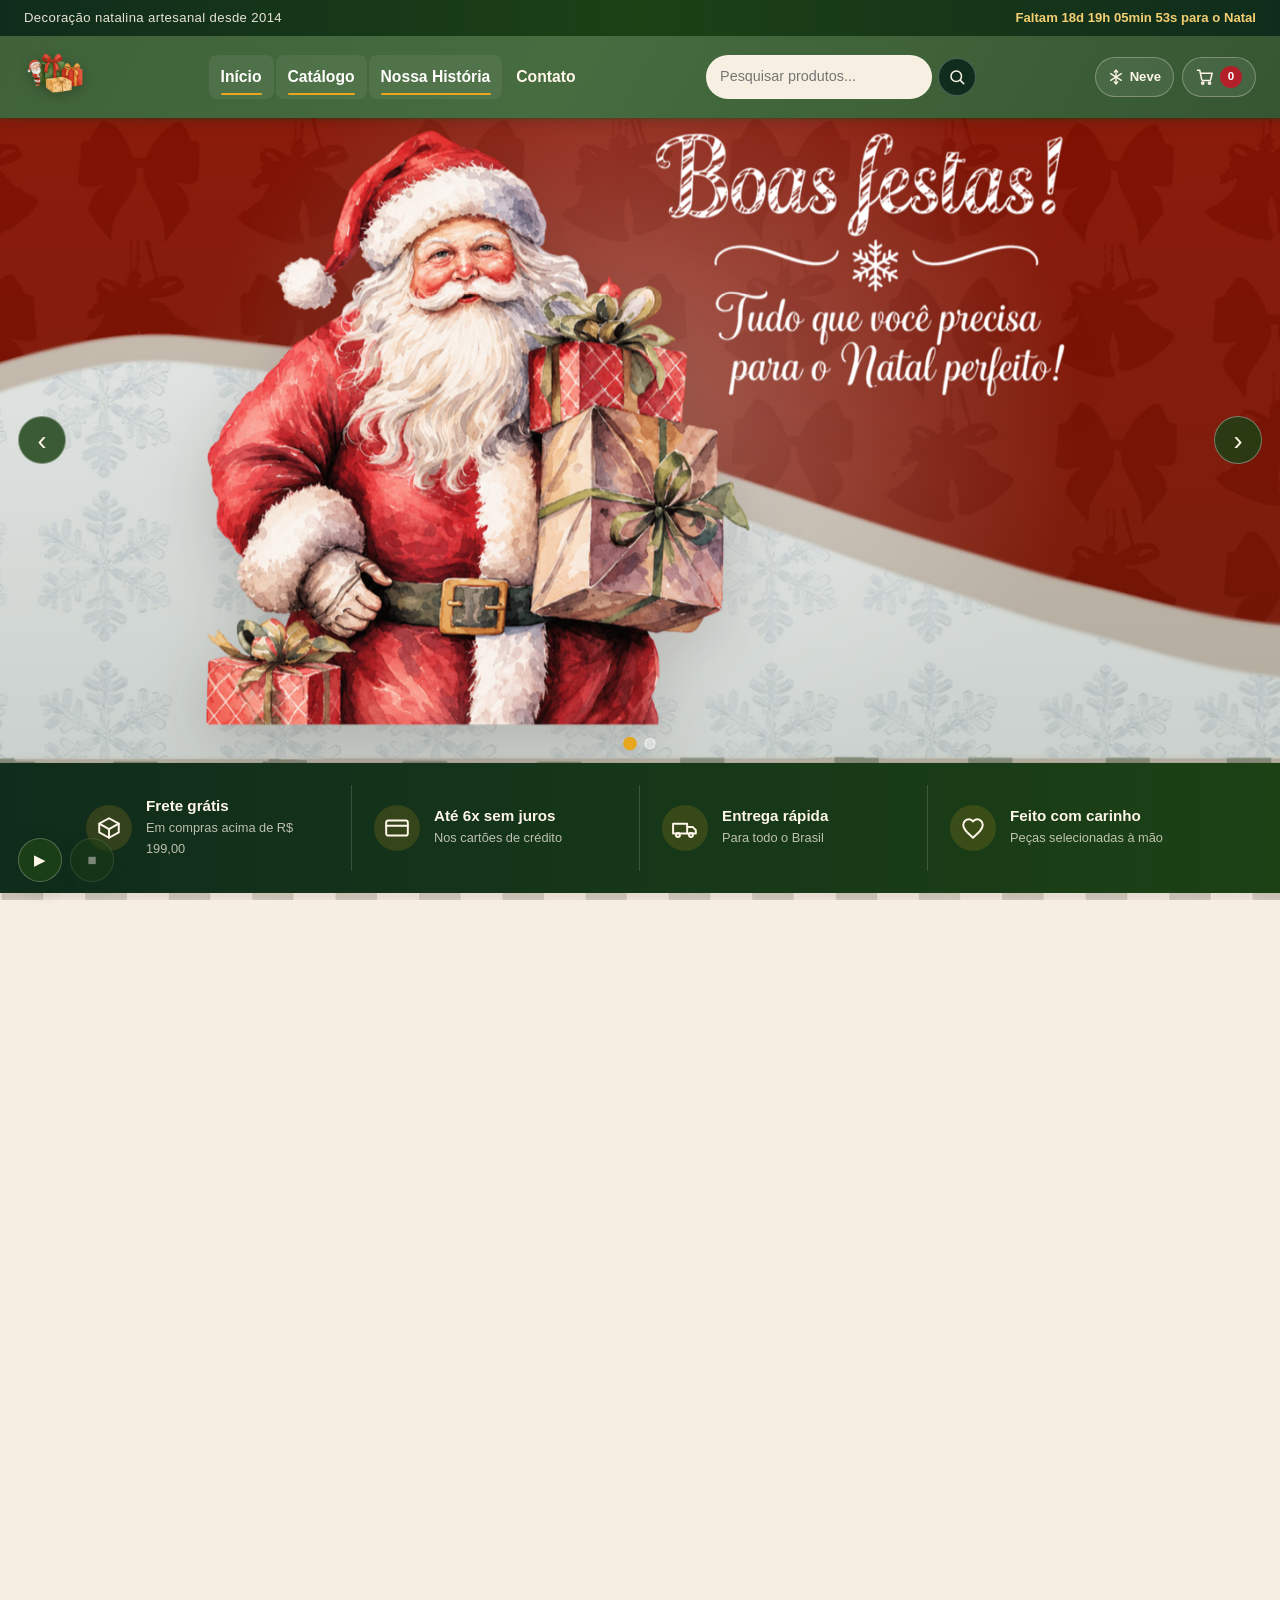
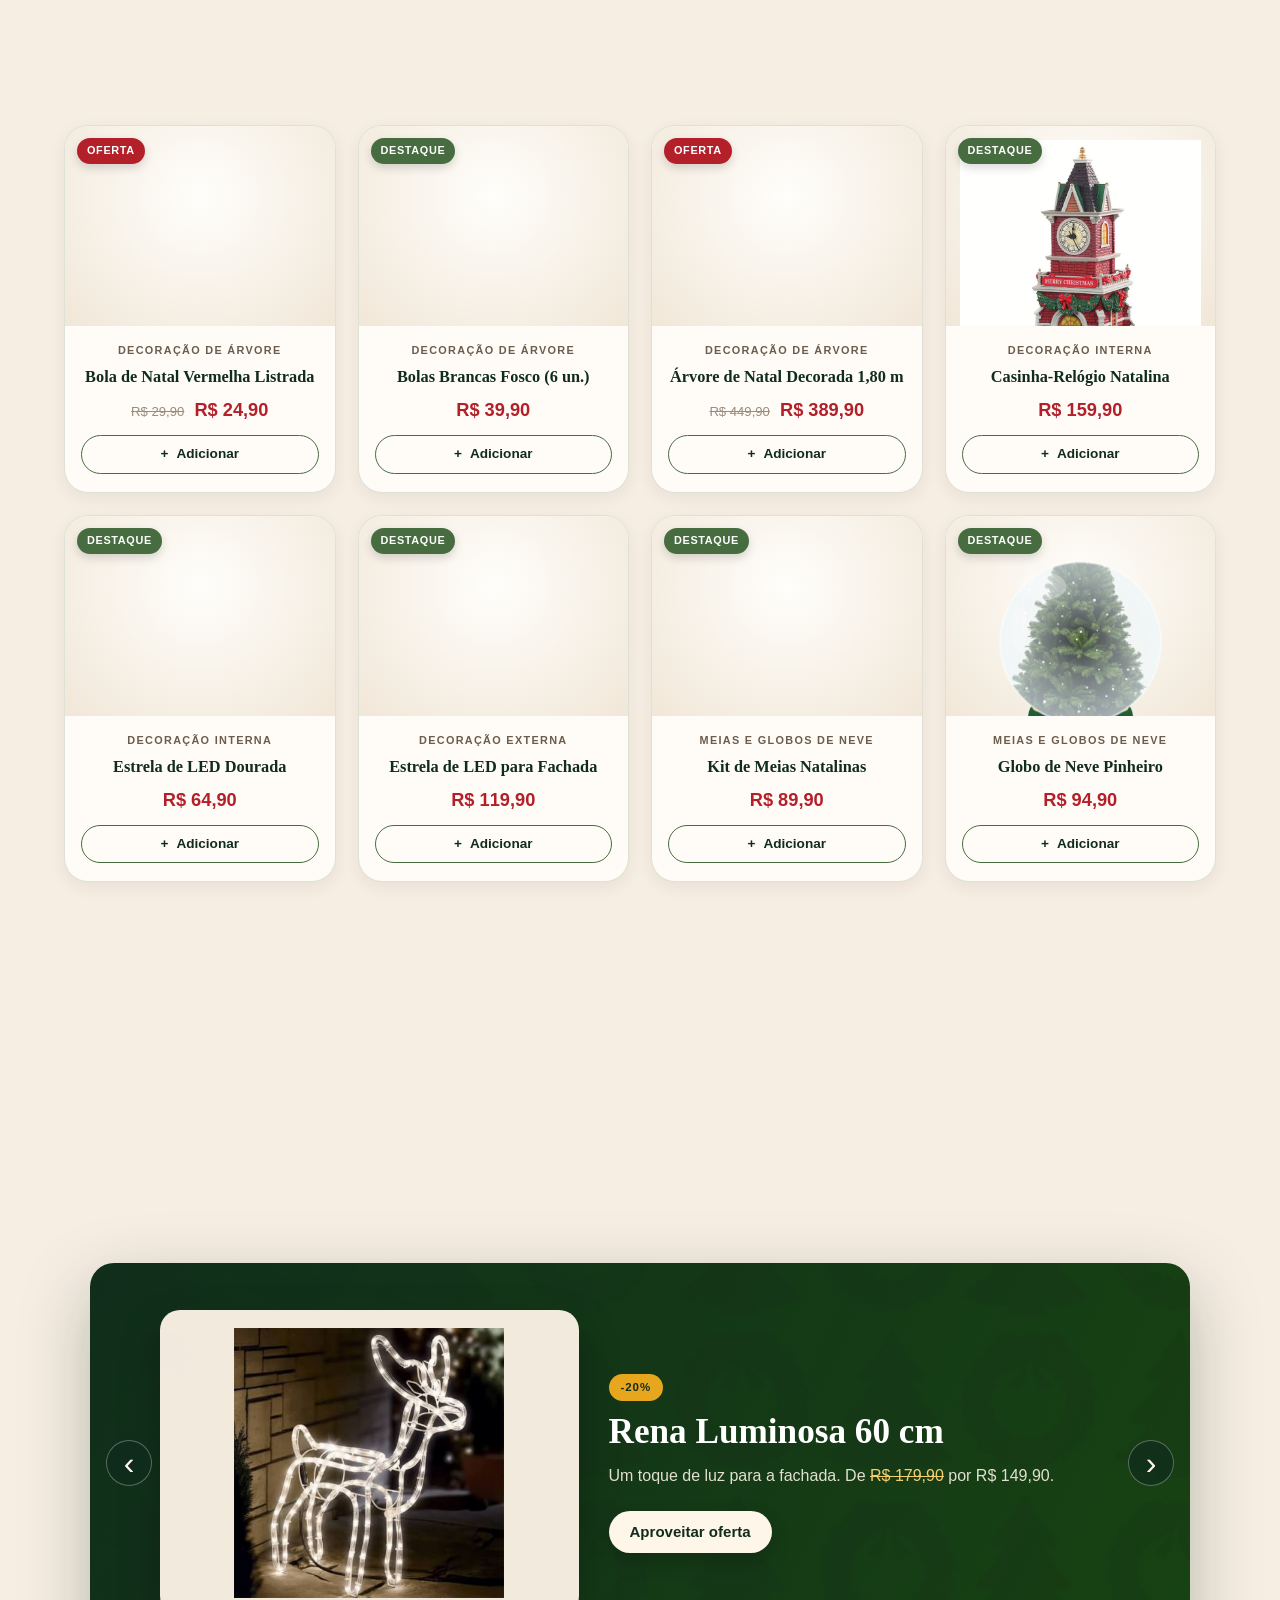
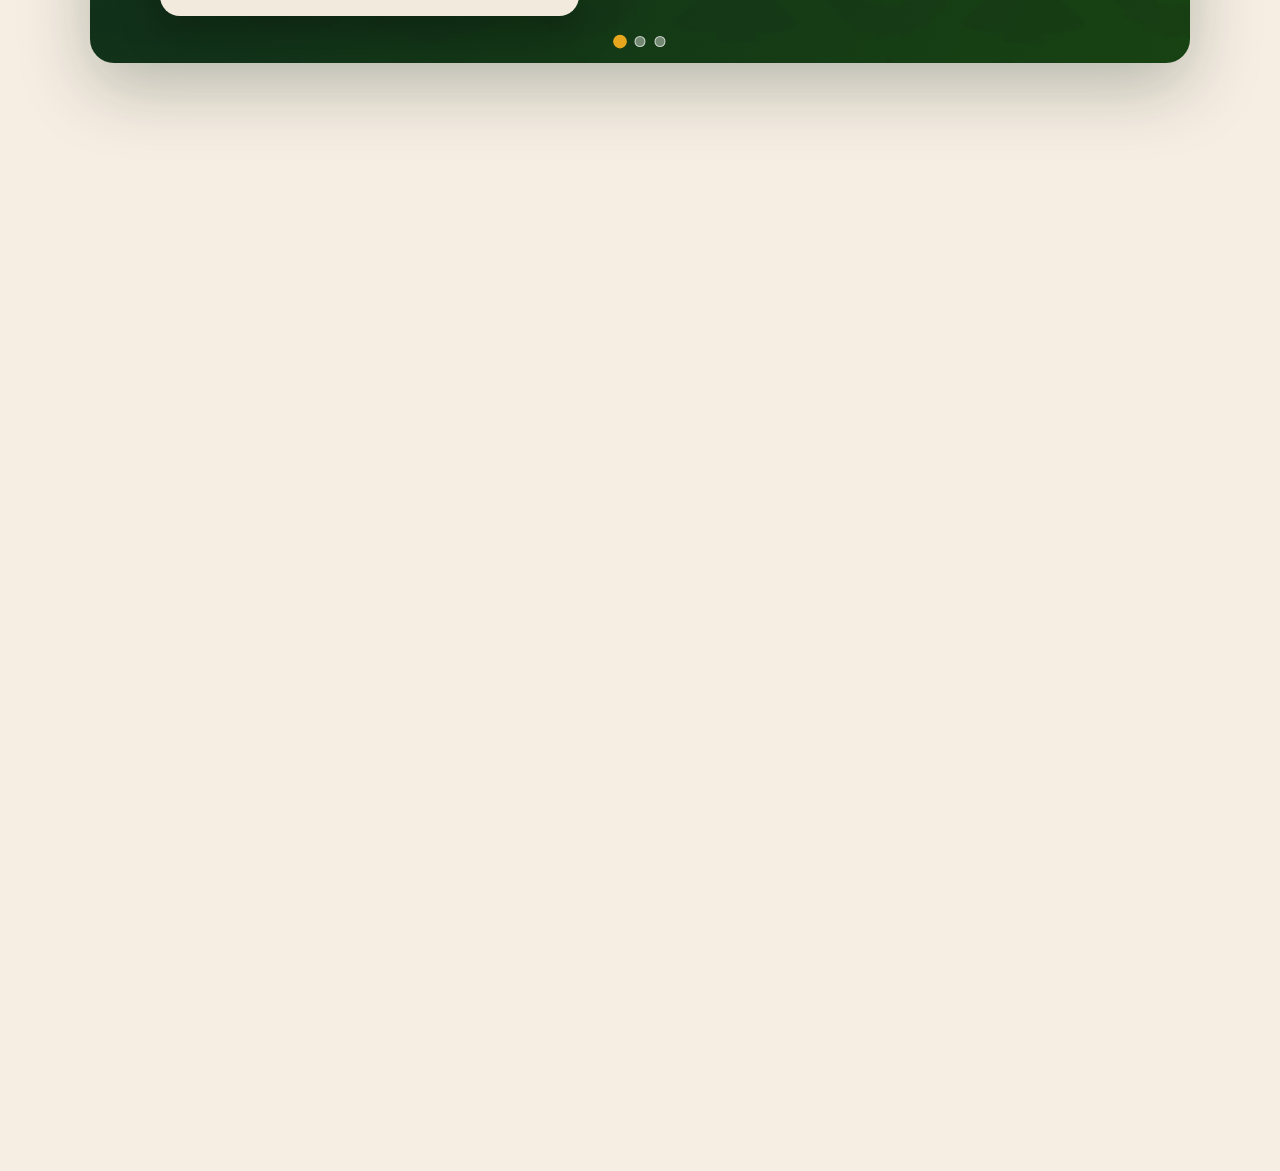
==== index.html @ 1300142c "Projeto X'mas Deco - loja de decoracao natalina (HTML, CSS e JavaScript puro)" ====
<!DOCTYPE html>
<html lang="pt-BR">
<head>
    <meta charset="UTF-8">
    <meta name="viewport" content="width=device-width, initial-scale=1.0">
    <title>X'mas Deco</title>
    <meta http-equiv="refresh" content="0; url=html/index.html">
    <link rel="canonical" href="html/index.html">
</head>
<body>
    <p>Redirecionando para a <a href="html/index.html">X'mas Deco</a>...</p>
</body>
</html>
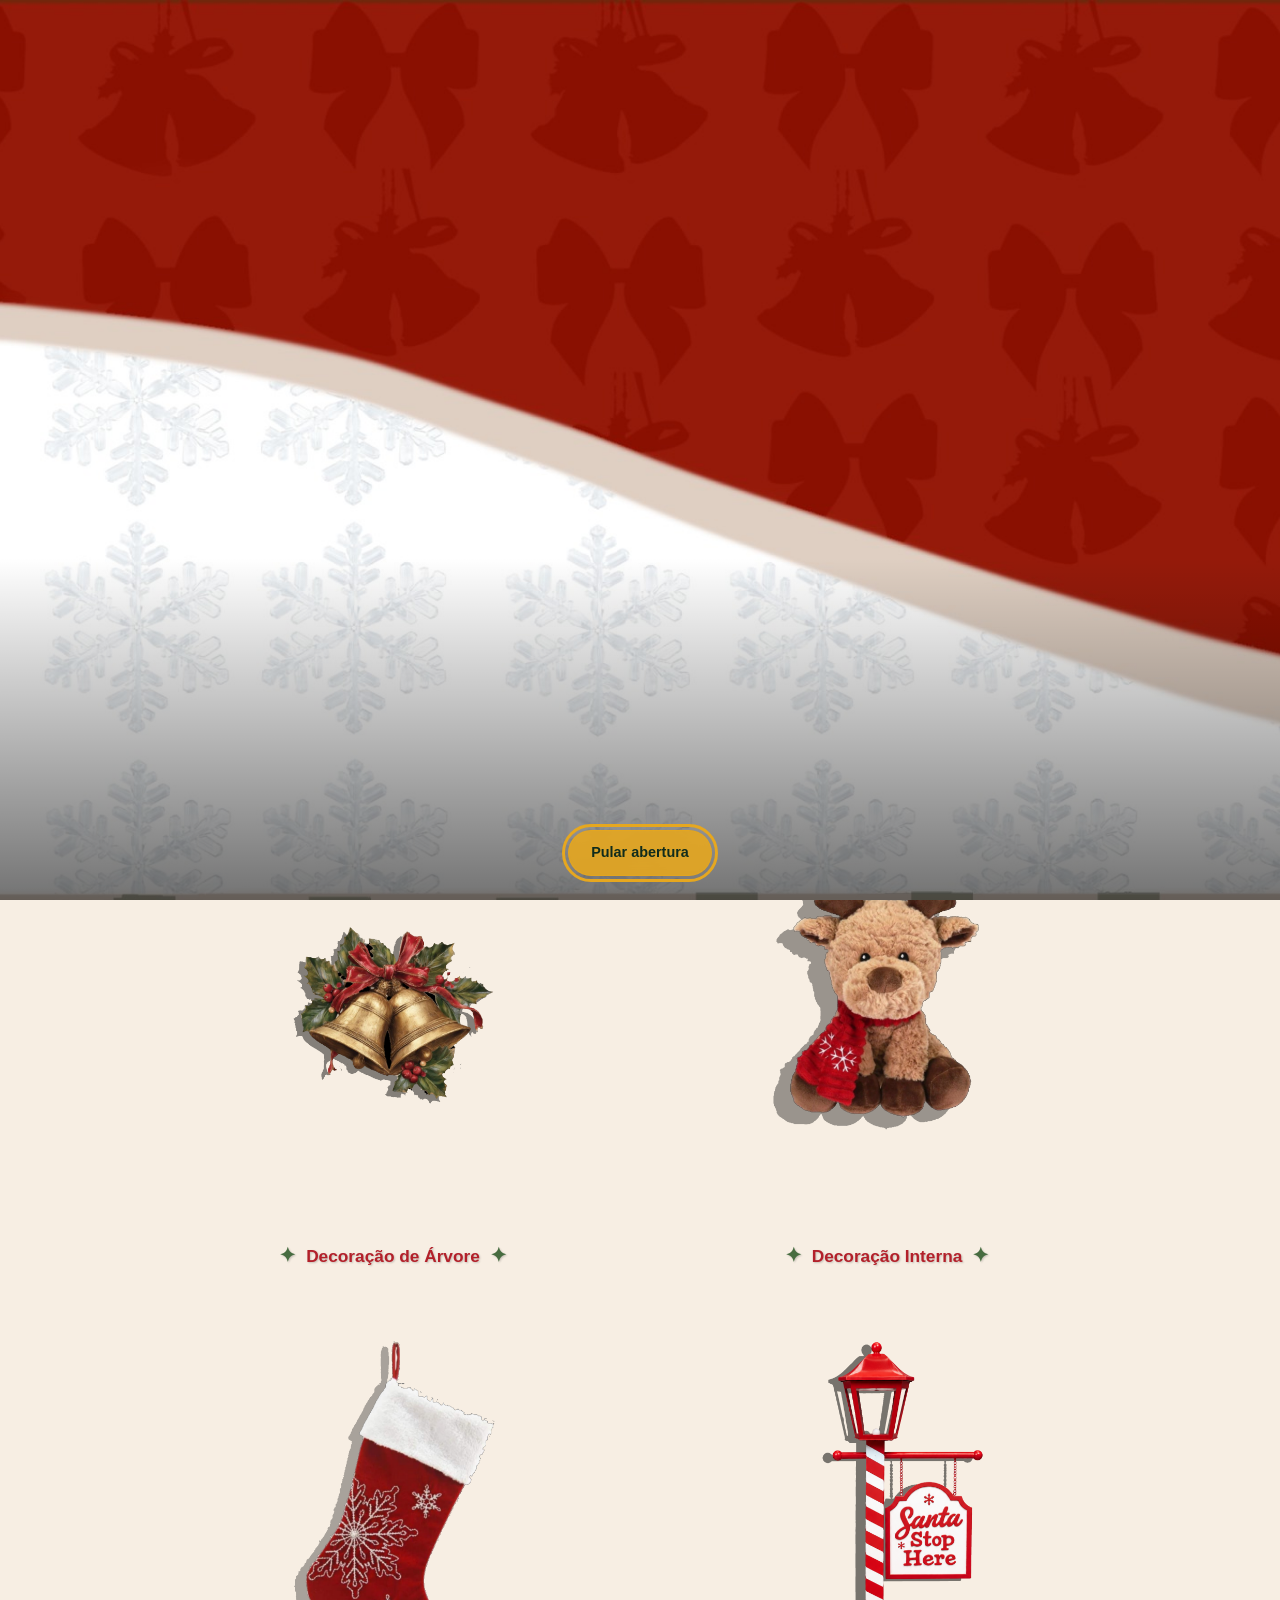
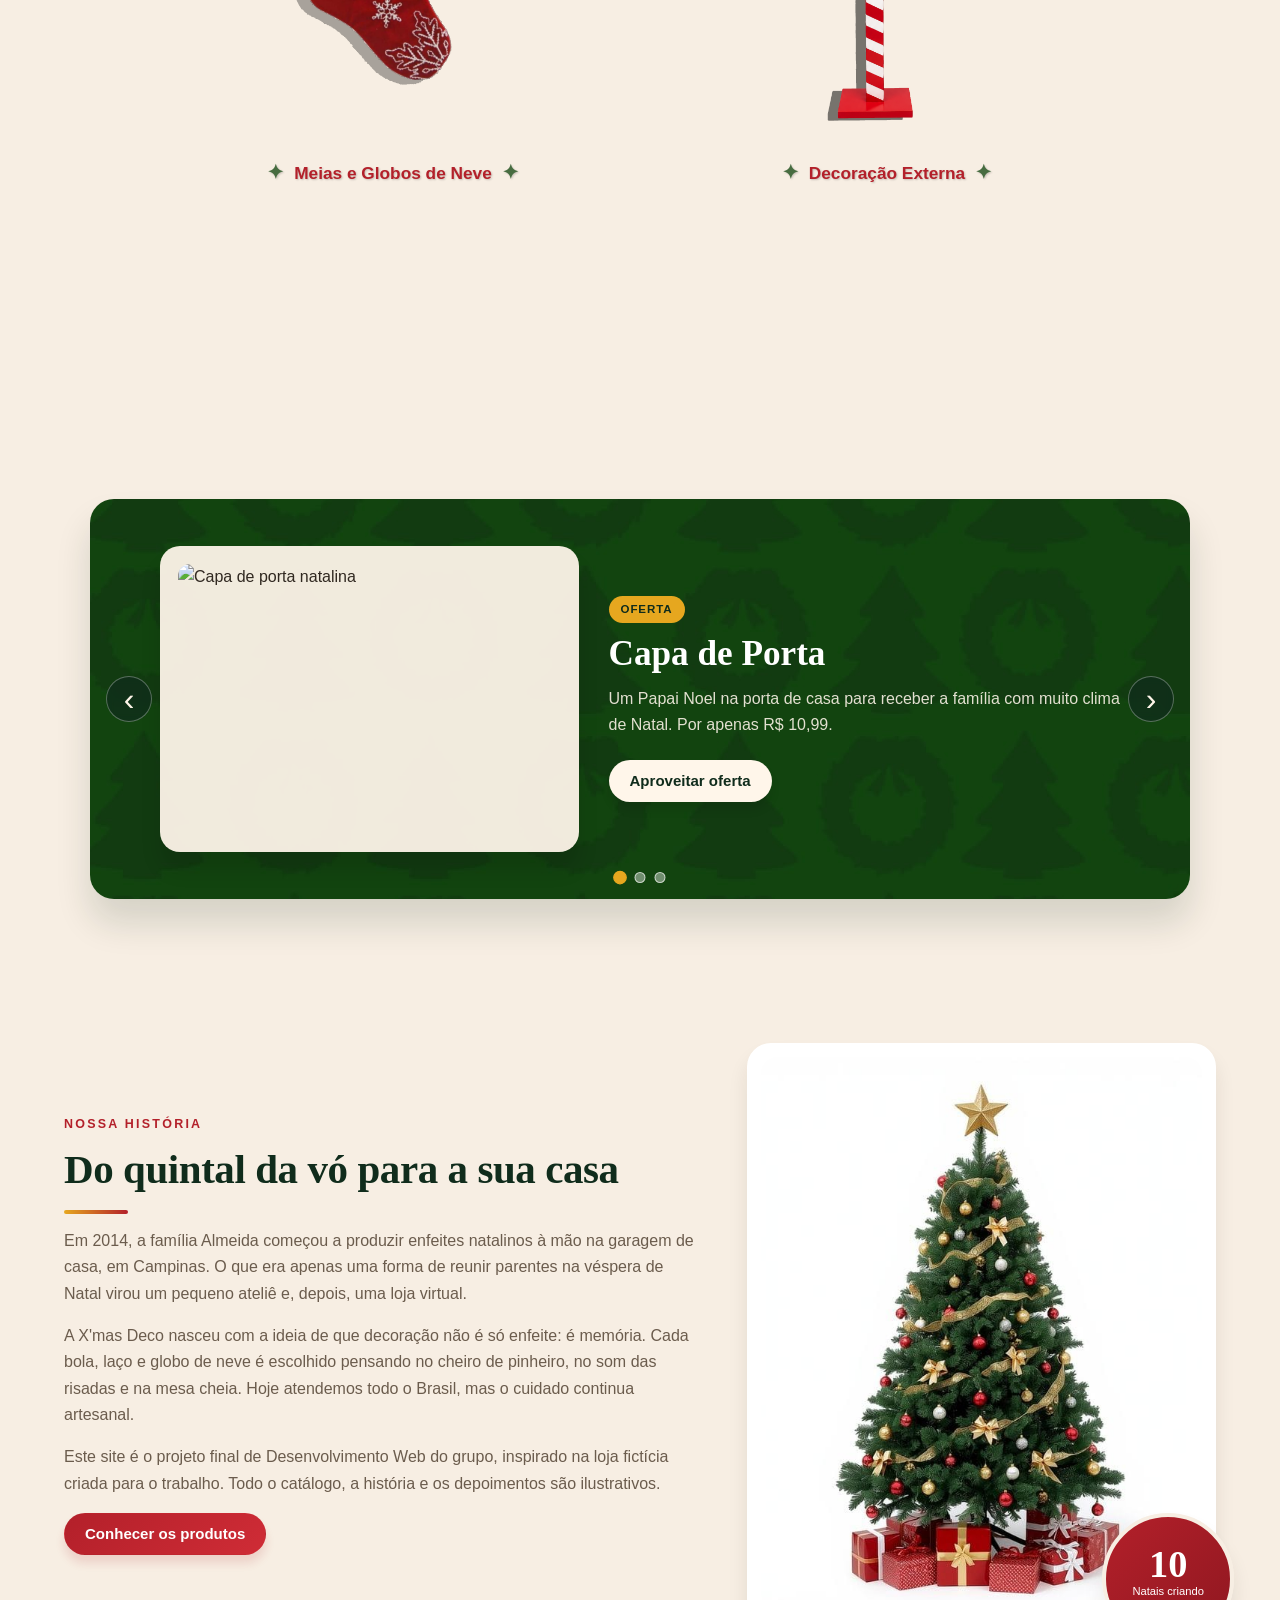
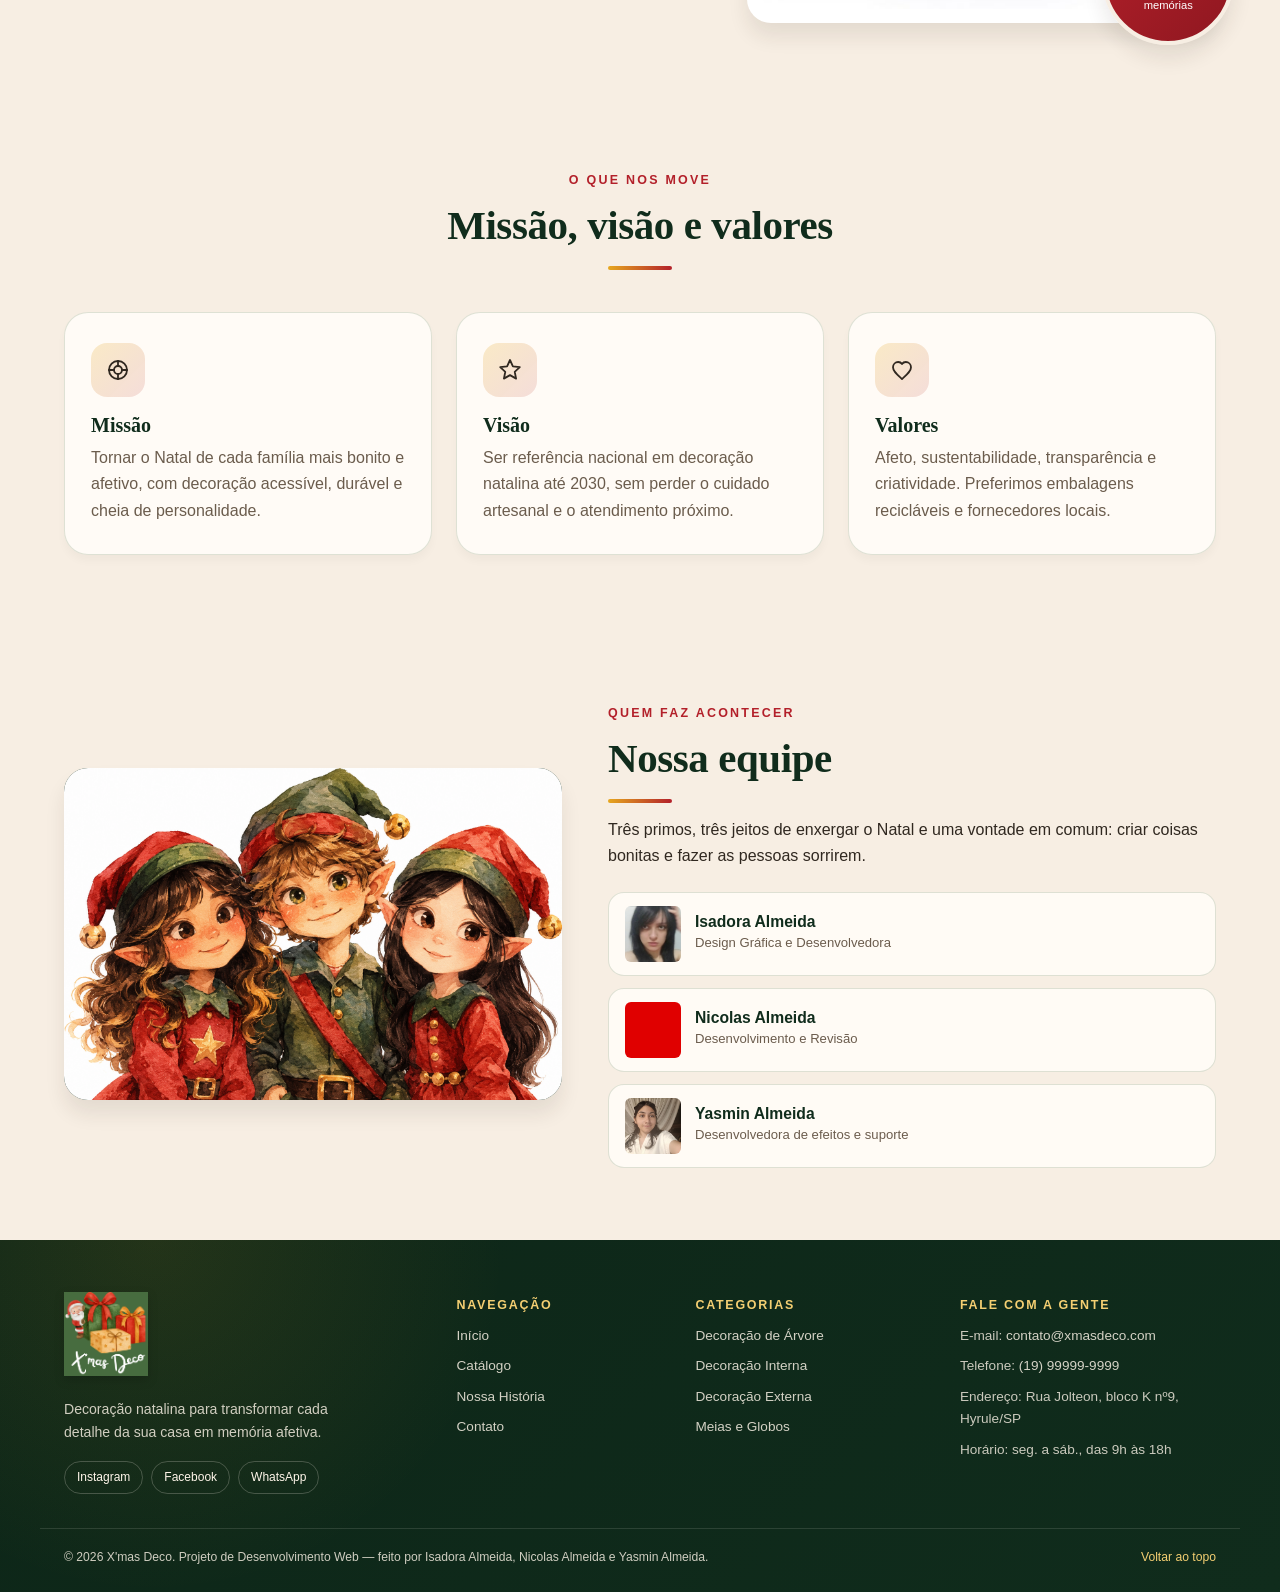
==== commit e6db36d1: "Reorganiza o site e adiciona abertura em video - Estrutura final: index.html na raiz, paginas em htm" ====
--- a/index.html
+++ b/index.html
@@ -3,11 +3,18 @@
 <head>
     <meta charset="UTF-8">
     <meta name="viewport" content="width=device-width, initial-scale=1.0">
-    <title>X'mas Deco</title>
+    <meta name="description" content="X'mas Deco — loja virtual de decoração natalina com enfeites de árvore, decoração interna, externa, meias e globos de neve.">
+    <meta name="theme-color" content="#476c40">
+    <title>X'mas Deco — Magia de Natal em cada detalhe</title>
+    <link rel="canonical" href="html/index.html">
+    <link rel="icon" href="img/logo.png" type="image/png">
+    <link rel="stylesheet" href="css/style.css">
+    <link rel="stylesheet" href="css/responsividade.css">
     <meta http-equiv="refresh" content="0; url=html/index.html">
-    <link rel="canonical" href="html/index.html">
+    <script>window.location.replace("html/index.html");</script>
 </head>
+
 <body>
-    <p>Redirecionando para a <a href="html/index.html">X'mas Deco</a>...</p>
+    <p><a href="html/index.html">Entrar na X'mas Deco</a></p>
 </body>
 </html>
--- a/css/style.css
+++ b/css/style.css
@@ -0,0 +1,3393 @@
+/* =========================================================================
+   X'MAS DECO — ESTILOS GERAIS
+   -------------------------------------------------------------------------
+   Organização:
+   1. Variáveis e base          7. Produtos
+   2. Utilitários               8. Carrossel de ofertas
+   3. Topo e navegação          9. Páginas internas
+   4. Botões                   10. Sobre, ofertas, contato e créditos
+   5. Carrossel principal      11. Carrinho, modal e aviso
+   6. Categorias               12. Rodapé e animações
+   ========================================================================= */
+
+/* ============================ 1. VARIÁVEIS E BASE ============================ */
+
+:root {
+    --verde-oliva-escura: #476c40;
+    --verde-escuro: #1c4115;
+    --verde-profundo: #102c1c;
+    --verde: #0a7a19;
+    --vermelho-natal: #b3202a;
+    --vermelho-escuro: #8f1720;
+    --dourado: #e6a71f;
+    --dourado-claro: #f4cf72;
+    --creme: #fff6ea;
+    --creme-2: #f7eee3;
+    --branco: #ffffff;
+    --texto: #302820;
+    --texto-suave: #6b5c4d;
+    --borda: rgba(71, 108, 64, 0.18);
+    --sombra-suave: 0 8px 11px rgba(45, 34, 22,0.06);
+    --sombra-media: 0 14px 20px rgba(45, 34, 22,0.09);
+    --sombra-forte: 0 24px 35px rgba(16, 44, 28,0.14);
+    --raio: 14px;
+    --raio-grande: 24px;
+    --transicao: 0.3s cubic-bezier(0.22, 0.61, 0.36, 1);
+    --fonte-titulo: Georgia, "Times New Roman", serif;
+    --fonte-texto: "Segoe UI", Arial, Helvetica, sans-serif;
+}
+
+*,
+*::before,
+*::after {
+    box-sizing: border-box;
+}
+
+html {
+    scroll-behavior: smooth;
+    -webkit-text-size-adjust: 100%;
+}
+
+body {
+    min-height: 100vh;
+    margin: 0;
+    color: var(--texto);
+    background-color: var(--creme-2);
+    background-image: url("../img/fundohome.png");
+    background-size: cover;
+    background-position: center;
+    background-attachment: fixed;
+    background-repeat: no-repeat;
+    font-family: var(--fonte-texto);
+    font-size: 16px;
+    line-height: 1.65;
+    overflow-x: hidden;
+}
+
+body.sem-scroll {
+    overflow: hidden;
+}
+
+h1, h2, h3, h4 {
+    font-family: var(--fonte-titulo);
+    line-height: 1.2;
+    color: var(--verde-profundo);
+}
+
+p {
+    margin: 0 0 1rem;
+}
+
+a {
+    color: var(--verde-oliva-escura);
+    text-underline-offset: 3px;
+}
+
+img {
+    max-width: 100%;
+}
+
+button,
+input,
+select,
+textarea {
+    font: inherit;
+}
+
+button {
+    cursor: pointer;
+}
+
+::selection {
+    background: var(--dourado);
+    color: var(--verde-profundo);
+}
+
+:focus-visible {
+    outline: 3px solid var(--dourado);
+    outline-offset: 3px;
+}
+
+/* ============================ 2. UTILITÁRIOS ============================ */
+
+.sr-only {
+    position: absolute;
+    width: 1px;
+    height: 1px;
+    padding: 0;
+    margin: -1px;
+    overflow: hidden;
+    clip: rect(0, 0, 0, 0);
+    white-space: nowrap;
+    border: 0;
+}
+
+.link-pular {
+    position: absolute;
+    top: -60px;
+    left: 16px;
+    z-index: 999;
+    padding: 10px 18px;
+    border-radius: 0 0 8px 8px;
+    background: var(--dourado);
+    color: var(--verde-profundo);
+    font-weight: 700;
+    text-decoration: none;
+    transition: top var(--transicao);
+}
+
+.link-pular:focus {
+    top: 0;
+}
+
+.centro {
+    text-align: center;
+}
+
+.secao {
+    width: min(1200px, 100%);
+    margin: 0 auto;
+    padding: 72px 24px;
+}
+
+.secao-cabecalho {
+    max-width: 680px;
+    margin: 0 auto 42px;
+    text-align: center;
+}
+
+.secao-sobretitulo {
+    display: inline-block;
+    margin-bottom: 10px;
+    color: var(--vermelho-natal);
+    font-size: 0.78rem;
+    font-weight: 800;
+    letter-spacing: 0.18em;
+    text-transform: uppercase;
+}
+
+.secao-titulo {
+    position: relative;
+    margin: 0 0 14px;
+    font-size: clamp(1.8rem, 3.2vw, 2.6rem);
+    letter-spacing: -0.01em;
+}
+
+.secao-titulo::after {
+    content: "";
+    display: block;
+    width: 64px;
+    height: 4px;
+    margin: 16px auto 0;
+    border-radius: 99px;
+    background: linear-gradient(90deg, var(--dourado), var(--vermelho-natal));
+}
+
+.secao-cabecalho .secao-titulo::after {
+    margin-inline: auto;
+}
+
+.secao-descricao {
+    margin: 0;
+    color: var(--texto-suave);
+    font-size: 1.05rem;
+}
+
+/* Revelação suave ao rolar */
+.revelar {
+    opacity: 0;
+    transform: translateY(26px);
+    transition: opacity 0.75s ease, transform 0.75s cubic-bezier(0.22, 0.61, 0.36, 1);
+    will-change: opacity, transform;
+}
+
+.revelar.visivel {
+    opacity: 1;
+    transform: none;
+}
+
+/* ============================ 3. TOPO E NAVEGAÇÃO ============================ */
+
+.top-bar {
+    background: linear-gradient(90deg, var(--verde-profundo), var(--verde-escuro), var(--verde-profundo));
+    color: var(--creme);
+    font-size: 0.82rem;
+}
+
+.top-bar-conteudo {
+    display: flex;
+    align-items: center;
+    justify-content: space-between;
+    gap: 16px;
+    width: min(1400px, 100%);
+    margin: 0 auto;
+    padding: 7px 24px;
+}
+
+.top-frase {
+    letter-spacing: 0.03em;
+    opacity: 0.9;
+}
+
+.contador-natal {
+    color: var(--dourado-claro);
+    font-weight: 700;
+    white-space: nowrap;
+}
+
+.site-nav {
+    position: sticky;
+    top: 0;
+    z-index: 60;
+    width: 100%;
+    background: linear-gradient(120deg, #3f6239 0%, var(--verde-oliva-escura) 45%, #355631 100%);
+    box-shadow: 0 3px 7px rgba(16, 44, 28,0.09);
+    transition: box-shadow var(--transicao), background var(--transicao);
+}
+
+.site-nav.rolada {
+    box-shadow: 0 10px 14px rgba(16, 44, 28,0.17);
+}
+
+.nav-container {
+    display: flex;
+    align-items: center;
+    justify-content: space-between;
+    gap: 18px;
+    width: min(1400px, 100%);
+    min-height: 78px;
+    margin: 0 auto;
+    padding: 8px 24px;
+}
+
+.logo-link {
+    display: flex;
+    flex: 0 0 auto;
+    align-items: center;
+    transition: transform var(--transicao);
+}
+
+.logo-link:hover {
+    transform: rotate(-2deg) scale(1.04);
+}
+
+.logo {
+    display: block;
+    width: 66px;
+    height: auto;
+    filter: drop-shadow(0 3px 3px rgba(0, 0, 0,0.12));
+}
+
+.nav-toggle {
+    display: none;
+    width: 44px;
+    height: 44px;
+    padding: 11px;
+    border: 1px solid rgba(255, 246, 234, 0.35);
+    border-radius: 10px;
+    background: transparent;
+    color: var(--creme);
+}
+
+.nav-toggle span {
+    display: block;
+    width: 100%;
+    height: 2px;
+    margin: 4px 0;
+    border-radius: 99px;
+    background: currentColor;
+    transition: transform var(--transicao), opacity var(--transicao);
+}
+
+.nav-toggle.aberto span:nth-child(1) {
+    transform: translateY(6px) rotate(45deg);
+}
+
+.nav-toggle.aberto span:nth-child(2) {
+    opacity: 0;
+}
+
+.nav-toggle.aberto span:nth-child(3) {
+    transform: translateY(-6px) rotate(-45deg);
+}
+
+.nav-links {
+    display: flex;
+    align-items: center;
+    justify-content: center;
+    flex-wrap: wrap;
+    gap: 2px;
+}
+
+.nav-links a {
+    position: relative;
+    padding: 9px 12px;
+    border-radius: 8px;
+    color: var(--creme);
+    font-size: 0.98rem;
+    font-weight: 600;
+    text-decoration: none;
+    transition: color var(--transicao), background var(--transicao);
+}
+
+.nav-links a::after {
+    content: "";
+    position: absolute;
+    left: 12px;
+    right: 12px;
+    bottom: 4px;
+    height: 2px;
+    border-radius: 99px;
+    background: var(--dourado);
+    transform: scaleX(0);
+    transform-origin: center;
+    transition: transform var(--transicao);
+}
+
+/* CORREÇÃO (guia, seção 14): o destaque da navbar só aparece com o mouse
+   realmente sobre o link. No xmas-deco a classe .ativo (aplicada pelo JS ao
+   link da página atual) e o :focus-visible compartilhavam este estilo, e por
+   isso o botão ficava "em hover" sem o cursor. Agora só :hover (em
+   dispositivos com mouse) ativa o efeito; o foco por teclado usa apenas o
+   contorno padrão. */
+@media (hover: hover) and (pointer: fine) {
+    .nav-links a:hover {
+        color: var(--branco);
+        background: rgba(255, 255, 255, 0.08);
+    }
+
+    .nav-links a:hover::after {
+        transform: scaleX(1);
+    }
+}
+
+.search-form {
+    display: flex;
+    flex: 0 1 270px;
+    align-items: center;
+    gap: 6px;
+    min-width: 0;
+}
+
+.search-form input {
+    width: 100%;
+    min-width: 0;
+    padding: 9px 13px;
+    border: 1px solid rgba(255, 246, 234, 0.55);
+    border-radius: 99px;
+    background: rgba(255, 246, 234, 0.96);
+    color: var(--texto);
+    font-size: 0.9rem;
+    transition: box-shadow var(--transicao), border-color var(--transicao);
+}
+
+.search-form input:focus {
+    border-color: var(--dourado);
+    outline: none;
+    box-shadow: 0 0 0 3px rgba(230, 167, 31, 0.35);
+}
+
+.search-form button {
+    display: grid;
+    flex: 0 0 auto;
+    width: 38px;
+    height: 38px;
+    place-items: center;
+    border: 1px solid rgba(255, 255, 255, 0.25);
+    border-radius: 50%;
+    background: var(--verde-profundo);
+    color: var(--creme);
+    font-size: 0.95rem;
+    transition: background var(--transicao), transform var(--transicao);
+}
+
+.search-form button:hover {
+    background: var(--vermelho-natal);
+    transform: scale(1.06);
+}
+
+.nav-acoes {
+    display: flex;
+    flex: 0 0 auto;
+    align-items: center;
+    gap: 8px;
+}
+
+.icone-nav {
+    position: relative;
+    display: inline-flex;
+    align-items: center;
+    gap: 6px;
+    min-height: 40px;
+    padding: 7px 12px;
+    border: 1px solid rgba(255, 246, 234, 0.3);
+    border-radius: 99px;
+    background: rgba(255, 255, 255, 0.08);
+    color: var(--creme);
+    font-size: 0.82rem;
+    font-weight: 600;
+    transition: background var(--transicao), transform var(--transicao), border-color var(--transicao);
+}
+
+.icone-nav:hover {
+    background: rgba(255, 255, 255, 0.18);
+    border-color: var(--dourado);
+    transform: translateY(-2px);
+}
+
+.icone-nav.ativo {
+    background: rgba(230, 167, 31, 0.22);
+    border-color: var(--dourado);
+}
+
+.carrinho-botao {
+    padding-inline: 13px;
+    font-size: 1.05rem;
+}
+
+.carrinho-contador {
+    display: grid;
+    min-width: 22px;
+    height: 22px;
+    padding: 0 5px;
+    place-items: center;
+    border-radius: 99px;
+    background: var(--vermelho-natal);
+    color: var(--branco);
+    font-size: 0.72rem;
+    font-weight: 800;
+    line-height: 1;
+}
+
+.carrinho-botao.pulsar {
+    animation: pulsarCarrinho 0.55s ease;
+}
+
+/* ============================ 4. BOTÕES ============================ */
+
+.btn {
+    display: inline-flex;
+    align-items: center;
+    justify-content: center;
+    gap: 8px;
+    padding: 11px 20px;
+    border: 1px solid transparent;
+    border-radius: 99px;
+    font-size: 0.94rem;
+    font-weight: 700;
+    line-height: 1.2;
+    text-align: center;
+    text-decoration: none;
+    cursor: pointer;
+    transition: background var(--transicao), color var(--transicao), transform var(--transicao), box-shadow var(--transicao), border-color var(--transicao);
+}
+
+.btn:hover {
+    transform: translateY(-2px);
+}
+
+.btn:active {
+    transform: translateY(0) scale(0.99);
+}
+
+.btn-primario {
+    background: linear-gradient(135deg, var(--vermelho-natal), #cf2c36);
+    color: var(--branco);
+    box-shadow: 0 8px 10px rgba(179, 32, 42,0.14);
+}
+
+.btn-primario:hover {
+    background: linear-gradient(135deg, var(--vermelho-escuro), var(--vermelho-natal));
+    box-shadow: 0 12px 13px rgba(179, 32, 42,0.18);
+}
+
+.btn-fantasma {
+    border-color: var(--verde-oliva-escura);
+    background: transparent;
+    color: var(--verde-profundo);
+}
+
+.btn-fantasma:hover {
+    background: var(--verde-oliva-escura);
+    color: var(--creme);
+}
+
+.btn-claro {
+    background: var(--creme);
+    color: var(--verde-profundo);
+    box-shadow: 0 8px 10px rgba(0, 0, 0,0.09);
+}
+
+.btn-claro:hover {
+    background: var(--dourado);
+    color: var(--verde-profundo);
+}
+
+.btn-grande {
+    padding: 14px 28px;
+    font-size: 1rem;
+}
+
+.btn-bloco {
+    width: 100%;
+}
+
+/* ============================ 5. CARROSSEL PRINCIPAL ============================ */
+
+.banner-carousel-container {
+    position: relative;
+    isolation: isolate;
+    width: 100%;
+    min-height: 540px;
+    overflow: hidden;
+    background: var(--verde-profundo);
+}
+
+.fundo-fixo {
+    position: absolute;
+    inset: 0;
+    z-index: 0;
+    background-image: url("../img/fundocontainerpropaganda.png");
+    background-size: cover;
+    background-position: center;
+    background-repeat: no-repeat;
+    pointer-events: none;
+}
+
+.fundo-fixo::after {
+    content: "";
+    position: absolute;
+    inset: 0;
+    background:
+        radial-gradient(circle at 50% 45%, rgba(255, 255, 255, 0.3), transparent 60%),
+        linear-gradient(180deg, rgba(16, 44, 28, 0.08), rgba(16, 44, 28, 0.22));
+}
+
+.carousel-track {
+    position: relative;
+    z-index: 1;
+    display: flex;
+    width: 100%;
+    min-height: 540px;
+    overflow-x: auto;
+    overflow-y: hidden;
+    scroll-snap-type: x mandatory;
+    scroll-behavior: smooth;
+    scrollbar-width: none;
+    -webkit-overflow-scrolling: touch;
+}
+
+.carousel-track::-webkit-scrollbar {
+    display: none;
+}
+
+.carousel-slide {
+    position: relative;
+    display: flex;
+    flex: 0 0 100%;
+    min-width: 100%;
+    min-height: 540px;
+    align-items: center;
+    justify-content: center;
+    overflow: hidden;
+    scroll-snap-align: start;
+}
+
+.slide-content {
+    position: relative;
+    z-index: 2;
+    display: flex;
+    align-items: center;
+    justify-content: center;
+    width: 100%;
+    min-height: 540px;
+    padding: 18px 70px;
+}
+
+.imagem-parallax {
+    position: relative;
+    z-index: 3;
+    display: flex;
+    width: 100%;
+    align-items: center;
+    justify-content: center;
+    will-change: transform;
+}
+
+.santa-img {
+    display: block;
+    width: min(880px, 90%);
+    height: auto;
+    object-fit: contain;
+    filter: drop-shadow(0 18px 32px rgba(45, 20, 12, 0.18));
+}
+
+.botao-seta {
+    position: absolute;
+    top: 50%;
+    z-index: 7;
+    display: grid;
+    width: 48px;
+    height: 48px;
+    place-items: center;
+    transform: translateY(-50%);
+    border: 1px solid rgba(255, 255, 255, 0.35);
+    border-radius: 50%;
+    background: rgba(28, 65, 21, 0.86);
+    color: var(--creme);
+    font-size: 1.7rem;
+    line-height: 1;
+    cursor: pointer;
+    backdrop-filter: blur(4px);
+    transition: background var(--transicao), transform var(--transicao);
+}
+
+.botao-seta:hover {
+    background: var(--vermelho-natal);
+    transform: translateY(-50%) scale(1.08);
+}
+
+.prev-btn {
+    left: 18px;
+}
+
+.next-btn {
+    right: 18px;
+}
+
+.hero-dots {
+    bottom: 18px;
+}
+
+.carrossel-dots {
+    position: absolute;
+    left: 50%;
+    bottom: 14px;
+    z-index: 8;
+    display: flex;
+    gap: 9px;
+    transform: translateX(-50%);
+}
+
+.dot {
+    width: 11px;
+    height: 11px;
+    padding: 0;
+    border: 1px solid rgba(255, 255, 255, 0.65);
+    border-radius: 50%;
+    background: rgba(255, 255, 255, 0.4);
+    cursor: pointer;
+    transition: background var(--transicao), transform var(--transicao);
+}
+
+.dot.active {
+    background: var(--dourado);
+    border-color: var(--dourado);
+    transform: scale(1.25);
+}
+
+/* --- Neve dentro do carrossel --- */
+
+#neve-carrossel {
+    position: absolute;
+    inset: 0;
+    z-index: 5;
+    overflow: hidden;
+    opacity: 0;
+    pointer-events: none;
+    transition: opacity 0.45s ease;
+}
+
+#neve-carrossel.ativa {
+    opacity: 1;
+}
+
+.floco-neve {
+    position: absolute;
+    top: -30px;
+    color: #ffffff;
+    line-height: 1;
+    text-shadow: 0 0 8px rgba(255, 255, 255, 0.75);
+    pointer-events: none;
+    user-select: none;
+    animation-name: quedaNeve;
+    animation-timing-function: linear;
+    animation-fill-mode: forwards;
+}
+
+/* ============================ 6. CATEGORIAS ============================ */
+
+.faixa-vantagens {
+    background: linear-gradient(90deg, var(--verde-profundo), var(--verde-escuro));
+    color: var(--creme);
+}
+
+.vantagens-grid {
+    display: grid;
+    grid-template-columns: repeat(4, minmax(0, 1fr));
+    gap: 0;
+    width: min(1200px, 100%);
+    margin: 0 auto;
+    padding: 22px 24px;
+}
+
+.vantagem {
+    display: flex;
+    align-items: center;
+    gap: 14px;
+    padding: 12px 22px;
+    border-right: 1px solid rgba(255, 246, 234, 0.16);
+}
+
+.vantagem:last-child {
+    border-right: 0;
+}
+
+.vantagem-icone {
+    display: grid;
+    flex: 0 0 auto;
+    width: 46px;
+    height: 46px;
+    place-items: center;
+    border-radius: 50%;
+    background: rgba(230, 167, 31, 0.16);
+    font-size: 1.4rem;
+}
+
+.vantagem h2 {
+    margin: 0 0 2px;
+    color: var(--creme);
+    font-family: var(--fonte-texto);
+    font-size: 0.95rem;
+}
+
+.vantagem p {
+    margin: 0;
+    color: rgba(255, 246, 234, 0.72);
+    font-size: 0.8rem;
+}
+
+.secao-categorias {
+    padding-bottom: 40px;
+}
+
+.grade-categorias {
+    display: grid;
+    grid-template-columns: repeat(5, minmax(0, 1fr));
+    gap: 22px;
+}
+
+.botao-categoria {
+    display: flex;
+    flex-direction: column;
+    align-items: center;
+    padding: 14px 14px 20px;
+    border: 1px solid var(--borda);
+    border-radius: var(--raio-grande);
+    background: rgba(255, 252, 247, 0.94);
+    text-align: center;
+    text-decoration: none;
+    box-shadow: 0 6px 9px rgba(45, 34, 22,0.04);
+    transition: transform var(--transicao), box-shadow var(--transicao), border-color var(--transicao);
+}
+
+.botao-categoria:hover {
+    border-color: rgba(230, 167, 31, 0.7);
+    box-shadow: var(--sombra-media);
+    transform: translateY(-7px);
+}
+
+.categoria-figura {
+    display: block;
+    width: 100%;
+    height: 210px;
+    margin-bottom: 14px;
+    overflow: hidden;
+    border-radius: calc(var(--raio-grande) - 7px);
+    background: radial-gradient(circle at 50% 30%, #fffdf8, #eadfce);
+}
+
+.categoria-figura img {
+    display: block;
+    width: 100%;
+    height: 100%;
+    object-fit: cover;
+    object-position: center top;
+    transition: transform 0.7s cubic-bezier(0.22, 0.61, 0.36, 1);
+}
+
+.botao-categoria:hover .categoria-figura img {
+    transform: scale(1.07);
+}
+
+.titulo-secao {
+    display: block;
+    margin: 0 0 4px;
+    color: var(--verde-profundo);
+    font-family: var(--fonte-titulo);
+    font-size: 1.02rem;
+    font-weight: 700;
+    line-height: 1.3;
+}
+
+.botao-categoria .titulo-secao::before,
+.botao-categoria .titulo-secao::after {
+    content: none;
+}
+
+.categoria-contagem {
+    color: var(--texto-suave);
+    font-size: 0.76rem;
+    letter-spacing: 0.05em;
+    text-transform: uppercase;
+}
+
+/* ============================ 7. PRODUTOS ============================ */
+
+.secao-destaques {
+    padding-top: 40px;
+}
+
+.catalogo-grid {
+    display: grid;
+    grid-template-columns: repeat(auto-fill, minmax(225px, 1fr));
+    gap: 22px;
+    width: 100%;
+}
+
+.card-produto {
+    position: relative;
+    display: flex;
+    flex-direction: column;
+    overflow: hidden;
+    border: 1px solid var(--borda);
+    border-radius: var(--raio-grande);
+    background: #fffcf7;
+    box-shadow: 0 5px 8px rgba(45, 34, 22,0.04);
+    cursor: pointer;
+    transition: transform var(--transicao), box-shadow var(--transicao), border-color var(--transicao);
+}
+
+.card-produto:hover,
+.card-produto:focus-visible {
+    border-color: rgba(230, 167, 31, 0.7);
+    box-shadow: var(--sombra-media);
+    transform: translateY(-6px);
+}
+
+.produto-figura {
+    position: relative;
+    display: grid;
+    height: 200px;
+    padding: 14px;
+    place-items: center;
+    overflow: hidden;
+    background: radial-gradient(circle at 50% 35%, #fffefb, #f1e7d8);
+}
+
+.produto-img {
+    display: block;
+    width: 100%;
+    height: 100%;
+    object-fit: contain;
+    transition: transform 0.6s cubic-bezier(0.22, 0.61, 0.36, 1);
+}
+
+.card-produto:hover .produto-img {
+    transform: scale(1.06);
+}
+
+.selo {
+    position: absolute;
+    top: 12px;
+    left: 12px;
+    z-index: 2;
+    padding: 4px 10px;
+    border-radius: 99px;
+    color: var(--branco);
+    font-size: 0.68rem;
+    font-weight: 800;
+    letter-spacing: 0.06em;
+    text-transform: uppercase;
+    box-shadow: 0 4px 5px rgba(0, 0, 0,0.07);
+}
+
+.selo-promocao {
+    background: var(--vermelho-natal);
+}
+
+.selo-destaque {
+    background: var(--verde-oliva-escura);
+}
+
+.produto-info {
+    display: flex;
+    flex: 1;
+    flex-direction: column;
+    gap: 6px;
+    padding: 16px 16px 18px;
+    text-align: center;
+}
+
+.produto-categoria {
+    color: var(--texto-suave);
+    font-size: 0.68rem;
+    font-weight: 700;
+    letter-spacing: 0.12em;
+    text-transform: uppercase;
+}
+
+.produto-nome {
+    margin: 0;
+    color: var(--verde-profundo);
+    font-family: var(--fonte-titulo);
+    font-size: 1.02rem;
+    line-height: 1.3;
+}
+
+.produto-preco {
+    margin: 2px 0 4px;
+    color: var(--vermelho-natal);
+    font-size: 1.14rem;
+    font-weight: 800;
+}
+
+.produto-preco s {
+    margin-right: 5px;
+    color: #9a8b7c;
+    font-size: 0.82rem;
+    font-weight: 500;
+}
+
+.btn-comprar {
+    margin-top: auto;
+    padding: 10px 14px;
+    border: 1px solid var(--verde-oliva-escura);
+    border-radius: 99px;
+    background: transparent;
+    color: var(--verde-profundo);
+    font-size: 0.85rem;
+    font-weight: 700;
+    transition: background var(--transicao), color var(--transicao), transform var(--transicao);
+}
+
+.btn-comprar:hover {
+    background: var(--verde-oliva-escura);
+    color: var(--creme);
+    transform: translateY(-2px);
+}
+
+.mensagem-sem-produtos {
+    grid-column: 1 / -1;
+    padding: 60px 20px;
+    border: 1px dashed var(--borda);
+    border-radius: var(--raio-grande);
+    background: rgba(255, 252, 247, 0.8);
+    text-align: center;
+}
+
+.mensagem-sem-produtos h2 {
+    margin: 0 0 6px;
+    font-size: 1.4rem;
+}
+
+.mensagem-sem-produtos p {
+    margin: 0;
+    color: var(--texto-suave);
+}
+
+/* ============================ 8. CARROSSEL DE OFERTAS ============================ */
+
+.secao-promocoes {
+    width: 100%;
+    max-width: none;
+    padding-inline: 24px;
+}
+
+.slides-container {
+    position: relative;
+    width: min(1100px, 100%);
+    margin: 0 auto;
+    overflow: hidden;
+    border-radius: var(--raio-grande);
+    background-color: var(--verde-profundo);
+    background-image: url("../img/fundoverde.jpeg");
+    background-size: cover;
+    background-position: center;
+    box-shadow: var(--sombra-forte);
+}
+
+.slides {
+    display: flex;
+    width: 100%;
+    transition: transform 0.55s cubic-bezier(0.22, 0.61, 0.36, 1);
+}
+
+.slide-item {
+    flex: 0 0 100%;
+    min-width: 100%;
+}
+
+.slide-conteudo {
+    display: grid;
+    grid-template-columns: minmax(0, 0.9fr) minmax(0, 1.1fr);
+    gap: 30px;
+    align-items: center;
+    min-height: 400px;
+    padding: 44px 70px;
+}
+
+.slide-imagem {
+    display: grid;
+    place-items: center;
+    padding: 18px;
+    border-radius: 20px;
+    background: rgba(255, 246, 234, 0.94);
+    box-shadow: 0 18px 20px rgba(0, 0, 0,0.12);
+}
+
+.slide-item .card-image {
+    display: block;
+    width: 100%;
+    height: 270px;
+    object-fit: contain;
+    border-radius: 12px;
+}
+
+.slide-info {
+    color: var(--creme);
+}
+
+.slide-etiqueta {
+    display: inline-block;
+    margin-bottom: 10px;
+    padding: 4px 12px;
+    border-radius: 99px;
+    background: var(--dourado);
+    color: var(--verde-profundo);
+    font-size: 0.72rem;
+    font-weight: 800;
+    letter-spacing: 0.08em;
+    text-transform: uppercase;
+}
+
+.slide-info .card-title {
+    margin: 0 0 10px;
+    color: var(--branco);
+    font-size: clamp(1.5rem, 3vw, 2.2rem);
+}
+
+.slide-info p {
+    margin: 0 0 18px;
+    color: rgba(255, 246, 234, 0.88);
+}
+
+.slide-info s {
+    color: var(--dourado-claro);
+}
+
+.slide-info .btn-claro {
+    margin-top: 4px;
+}
+
+.btn-carrossel {
+    position: absolute;
+    top: 50%;
+    z-index: 5;
+    display: grid;
+    width: 46px;
+    height: 46px;
+    place-items: center;
+    transform: translateY(-50%);
+    border: 1px solid rgba(255, 255, 255, 0.3);
+    border-radius: 50%;
+    background: rgba(16, 44, 28, 0.72);
+    color: var(--creme);
+    font-size: 2rem;
+    line-height: 1;
+    backdrop-filter: blur(4px);
+    transition: background var(--transicao), transform var(--transicao);
+}
+
+.btn-carrossel:hover {
+    background: var(--vermelho-natal);
+    transform: translateY(-50%) scale(1.08);
+}
+
+.btn-carrossel.prev {
+    left: 16px;
+}
+
+.btn-carrossel.next {
+    right: 16px;
+}
+
+.secao-promocoes .carrossel-dots {
+    bottom: 16px;
+}
+
+/* ============================ 9. PÁGINAS INTERNAS ============================ */
+
+.page-hero {
+    position: relative;
+    isolation: isolate;
+    overflow: hidden;
+    padding: 62px 24px 70px;
+    background:
+        radial-gradient(circle at 80% 30%, rgba(230, 167, 31, 0.2), transparent 45%),
+        linear-gradient(115deg, var(--verde-profundo), var(--verde-oliva-escura));
+    color: var(--creme);
+}
+
+.page-hero::after {
+    content: "";
+    position: absolute;
+    inset: auto 0 -1px;
+    height: 42px;
+    background: linear-gradient(180deg, transparent, rgba(247, 238, 227, 0.9));
+    pointer-events: none;
+}
+
+.page-hero-conteudo {
+    position: relative;
+    z-index: 2;
+    width: min(1200px, 100%);
+    margin: 0 auto;
+}
+
+.page-hero.compacto {
+    padding-block: 48px 58px;
+}
+
+.page-hero h1 {
+    margin: 6px 0 12px;
+    color: var(--branco);
+    font-size: clamp(2rem, 4.2vw, 3.3rem);
+}
+
+.page-hero p {
+    max-width: 620px;
+    margin: 0 0 18px;
+    color: rgba(255, 246, 234, 0.85);
+    font-size: 1.05rem;
+}
+
+.page-hero .secao-sobretitulo {
+    color: var(--dourado-claro);
+}
+
+.page-hero .btn-fantasma {
+    border-color: rgba(255, 246, 234, 0.55);
+    color: var(--creme);
+}
+
+.page-hero .btn-fantasma:hover {
+    background: var(--creme);
+    color: var(--verde-profundo);
+}
+
+.migalhas {
+    display: flex;
+    flex-wrap: wrap;
+    align-items: center;
+    gap: 7px;
+    margin-bottom: 18px;
+    color: rgba(255, 246, 234, 0.7);
+    font-size: 0.8rem;
+}
+
+.migalhas a {
+    color: var(--dourado-claro);
+    text-decoration: none;
+}
+
+.migalhas a:hover {
+    text-decoration: underline;
+}
+
+.page-hero-imagem {
+    position: absolute;
+    top: 50%;
+    right: max(2%, calc((100% - 1200px) / 2));
+    z-index: 1;
+    height: 290px;
+    max-width: 300px;
+    object-fit: contain;
+    transform: translateY(-50%) rotate(-3deg);
+    opacity: 0.95;
+    filter: drop-shadow(0 20px 15px rgba(0, 0, 0,0.15));
+}
+
+.categoria-hero .page-hero-conteudo {
+    max-width: 760px;
+}
+
+/* --- Catálogo e filtros --- */
+
+.secao-catalogo {
+    padding-top: 46px;
+}
+
+.catalogo-toolbar {
+    display: flex;
+    flex-wrap: wrap;
+    align-items: center;
+    justify-content: space-between;
+    gap: 16px;
+    margin-bottom: 26px;
+    padding: 18px;
+    border: 1px solid var(--borda);
+    border-radius: var(--raio-grande);
+    background: rgba(255, 252, 247, 0.92);
+    box-shadow: 0 6px 9px rgba(45, 34, 22,0.03);
+}
+
+.filtros {
+    display: flex;
+    flex-wrap: wrap;
+    gap: 8px;
+}
+
+.chip {
+    padding: 8px 14px;
+    border: 1px solid var(--borda);
+    border-radius: 99px;
+    background: transparent;
+    color: var(--verde-profundo);
+    font-size: 0.82rem;
+    font-weight: 700;
+    text-decoration: none;
+    transition: background var(--transicao), color var(--transicao), border-color var(--transicao), transform var(--transicao);
+}
+
+.chip:hover {
+    border-color: var(--verde-oliva-escura);
+    background: rgba(71, 108, 64, 0.08);
+    transform: translateY(-1px);
+}
+
+.chip.ativo {
+    border-color: var(--verde-oliva-escura);
+    background: var(--verde-oliva-escura);
+    color: var(--creme);
+}
+
+.catalogo-controles {
+    display: flex;
+    flex-wrap: wrap;
+    align-items: center;
+    gap: 10px;
+}
+
+.busca-catalogo input,
+.ordenar select {
+    min-height: 40px;
+    padding: 8px 14px;
+    border: 1px solid var(--borda);
+    border-radius: 99px;
+    background: var(--branco);
+    color: var(--texto);
+    font-size: 0.85rem;
+    transition: border-color var(--transicao), box-shadow var(--transicao);
+}
+
+.busca-catalogo input {
+    min-width: 210px;
+}
+
+.busca-catalogo input:focus,
+.ordenar select:focus {
+    border-color: var(--dourado);
+    outline: none;
+    box-shadow: 0 0 0 3px rgba(230, 167, 31, 0.25);
+}
+
+.resultado-info {
+    color: var(--texto-suave);
+    font-size: 0.8rem;
+    white-space: nowrap;
+}
+
+.faixa-ajuda {
+    width: 100%;
+    padding: 0 24px 72px;
+}
+
+.faixa-ajuda-conteudo {
+    display: flex;
+    align-items: center;
+    justify-content: space-between;
+    gap: 28px;
+    width: min(1200px, 100%);
+    margin: 0 auto;
+    padding: 34px 38px;
+    border-radius: var(--raio-grande);
+    background:
+        radial-gradient(circle at 88% 10%, rgba(230, 167, 31, 0.25), transparent 40%),
+        linear-gradient(120deg, var(--verde-profundo), var(--verde-oliva-escura));
+    color: var(--creme);
+    box-shadow: var(--sombra-media);
+}
+
+.faixa-ajuda-conteudo h2 {
+    margin: 0 0 6px;
+    color: var(--branco);
+    font-size: clamp(1.4rem, 2.6vw, 2rem);
+}
+
+.faixa-ajuda-conteudo p {
+    max-width: 620px;
+    margin: 0;
+    color: rgba(255, 246, 234, 0.82);
+}
+
+.faixa-ajuda-conteudo .secao-sobretitulo {
+    color: var(--dourado-claro);
+}
+
+/* ============================ 10. SOBRE, OFERTAS, CONTATO, CRÉDITOS ============================ */
+
+/* --- Sobre --- */
+
+.sobre-grid {
+    display: grid;
+    grid-template-columns: minmax(0, 1.15fr) minmax(0, 0.85fr);
+    gap: 48px;
+    align-items: center;
+}
+
+.sobre-texto .secao-titulo::after {
+    margin-inline: 0;
+}
+
+.sobre-texto p {
+    color: var(--texto-suave);
+}
+
+.sobre-imagem {
+    position: relative;
+    padding: 14px;
+    border-radius: var(--raio-grande);
+    background: var(--branco);
+    box-shadow: var(--sombra-media);
+    transform: rotate(1.5deg);
+    transition: transform var(--transicao);
+}
+
+.sobre-imagem:hover {
+    transform: rotate(0) scale(1.01);
+}
+
+.sobre-imagem img {
+    display: block;
+    width: 100%;
+    aspect-ratio: 4 / 5;
+    object-fit: cover;
+    border-radius: 18px;
+}
+
+.sobre-detalhe {
+    position: absolute;
+    right: -18px;
+    bottom: -22px;
+    display: flex;
+    flex-direction: column;
+    align-items: center;
+    justify-content: center;
+    width: 132px;
+    height: 132px;
+    padding: 12px;
+    border: 4px solid var(--creme-2);
+    border-radius: 50%;
+    background: linear-gradient(135deg, var(--vermelho-natal), var(--vermelho-escuro));
+    color: var(--branco);
+    text-align: center;
+    box-shadow: var(--sombra-media);
+}
+
+.sobre-detalhe strong {
+    font-family: var(--fonte-titulo);
+    font-size: 2.4rem;
+    line-height: 1;
+}
+
+.sobre-detalhe span {
+    font-size: 0.7rem;
+    line-height: 1.25;
+}
+
+.valores-grid {
+    display: grid;
+    grid-template-columns: repeat(3, minmax(0, 1fr));
+    gap: 24px;
+}
+
+.card-valor {
+    padding: 30px 26px;
+    border: 1px solid var(--borda);
+    border-radius: var(--raio-grande);
+    background: rgba(255, 252, 247, 0.94);
+    box-shadow: 0 6px 9px rgba(45, 34, 22,0.03);
+    transition: transform var(--transicao), box-shadow var(--transicao);
+}
+
+.card-valor:hover {
+    box-shadow: var(--sombra-media);
+    transform: translateY(-6px);
+}
+
+.card-valor-icone {
+    display: grid;
+    width: 54px;
+    height: 54px;
+    margin-bottom: 16px;
+    place-items: center;
+    border-radius: 16px;
+    background: linear-gradient(135deg, rgba(230, 167, 31, 0.22), rgba(179, 32, 42, 0.14));
+    font-size: 1.6rem;
+}
+
+.card-valor h3 {
+    margin: 0 0 8px;
+    font-size: 1.25rem;
+}
+
+.card-valor p {
+    margin: 0;
+    color: var(--texto-suave);
+}
+
+.secao-numeros {
+    width: 100%;
+    max-width: none;
+    padding: 44px 24px;
+    background:
+        radial-gradient(circle at 10% 20%, rgba(230, 167, 31, 0.18), transparent 35%),
+        linear-gradient(120deg, var(--verde-profundo), var(--verde-oliva-escura));
+}
+
+.numeros-grid {
+    display: grid;
+    grid-template-columns: repeat(4, minmax(0, 1fr));
+    gap: 20px;
+    width: min(1100px, 100%);
+    margin: 0 auto;
+    text-align: center;
+}
+
+.numero-item strong {
+    display: block;
+    color: var(--dourado-claro);
+    font-family: var(--fonte-titulo);
+    font-size: clamp(2rem, 4vw, 3rem);
+    line-height: 1;
+}
+
+.numero-item span {
+    color: rgba(255, 246, 234, 0.82);
+    font-size: 0.82rem;
+    letter-spacing: 0.04em;
+    text-transform: uppercase;
+}
+
+.linha-tempo {
+    position: relative;
+    max-width: 820px;
+    margin: 0 auto;
+    padding: 0;
+    list-style: none;
+}
+
+.linha-tempo::before {
+    content: "";
+    position: absolute;
+    top: 12px;
+    bottom: 12px;
+    left: 44px;
+    width: 2px;
+    background: linear-gradient(180deg, var(--dourado), rgba(71, 108, 64, 0.2));
+}
+
+.linha-tempo li {
+    position: relative;
+    display: grid;
+    grid-template-columns: 92px 1fr;
+    gap: 18px;
+    padding-bottom: 28px;
+}
+
+.linha-ano {
+    position: relative;
+    z-index: 1;
+    display: grid;
+    width: 54px;
+    height: 54px;
+    place-items: center;
+    border: 4px solid var(--creme-2);
+    border-radius: 50%;
+    background: var(--vermelho-natal);
+    color: var(--branco);
+    font-family: var(--fonte-titulo);
+    font-size: 0.9rem;
+    font-weight: 700;
+    box-shadow: 0 4px 6px rgba(179, 32, 42,0.12);
+}
+
+.linha-tempo h3 {
+    margin: 6px 0 4px;
+    font-size: 1.2rem;
+}
+
+.linha-tempo p {
+    margin: 0;
+    color: var(--texto-suave);
+}
+
+.equipe-grid {
+    display: grid;
+    grid-template-columns: minmax(0, 0.9fr) minmax(0, 1.1fr);
+    gap: 46px;
+    align-items: center;
+}
+
+.equipe-imagem {
+    overflow: hidden;
+    border-radius: var(--raio-grande);
+    background: var(--verde-profundo);
+    box-shadow: var(--sombra-media);
+}
+
+.equipe-imagem img {
+    display: block;
+    width: 100%;
+    height: 100%;
+    object-fit: cover;
+    transition: transform 0.8s ease;
+}
+
+.equipe-imagem:hover img {
+    transform: scale(1.04);
+}
+
+.equipe-conteudo .secao-titulo::after {
+    margin-inline: 0;
+}
+
+.membros {
+    display: grid;
+    gap: 12px;
+    margin-top: 22px;
+}
+
+.membro {
+    display: flex;
+    align-items: center;
+    gap: 14px;
+    padding: 13px 16px;
+    border: 1px solid var(--borda);
+    border-radius: 16px;
+    background: rgba(255, 252, 247, 0.9);
+    transition: transform var(--transicao), box-shadow var(--transicao);
+}
+
+.membro:hover {
+    box-shadow: var(--sombra-suave);
+    transform: translateX(4px);
+}
+
+.membro-avatar {
+    display: grid;
+    flex: 0 0 auto;
+    width: 48px;
+    height: 48px;
+    place-items: center;
+    border-radius: 50%;
+    background: linear-gradient(135deg, var(--dourado), var(--vermelho-natal));
+    color: var(--branco);
+    font-weight: 800;
+}
+
+.membro h3 {
+    margin: 0;
+    font-family: var(--fonte-texto);
+    font-size: 0.98rem;
+}
+
+.membro p {
+    margin: 0;
+    color: var(--texto-suave);
+    font-size: 0.82rem;
+}
+
+/* --- Chamada final --- */
+
+.chamada-final {
+    position: relative;
+    display: grid;
+    grid-template-columns: minmax(0, 1.2fr) minmax(0, 0.8fr);
+    align-items: center;
+    gap: 20px;
+    width: min(1200px, calc(100% - 48px));
+    margin: 0 auto 72px;
+    overflow: hidden;
+    border-radius: var(--raio-grande);
+    background:
+        radial-gradient(circle at 15% 20%, rgba(230, 167, 31, 0.22), transparent 35%),
+        linear-gradient(120deg, var(--verde-profundo), var(--verde-oliva-escura));
+    color: var(--creme);
+    box-shadow: var(--sombra-forte);
+}
+
+.chamada-conteudo {
+    padding: 46px 48px;
+}
+
+.chamada-conteudo h2 {
+    margin: 0 0 10px;
+    color: var(--branco);
+    font-size: clamp(1.7rem, 3.2vw, 2.5rem);
+}
+
+.chamada-conteudo p {
+    margin: 0 0 20px;
+    color: rgba(255, 246, 234, 0.82);
+}
+
+.chamada-conteudo .secao-sobretitulo {
+    color: var(--dourado-claro);
+}
+
+.chamada-acoes {
+    display: flex;
+    flex-wrap: wrap;
+    gap: 12px;
+}
+
+.chamada-acoes .btn-fantasma {
+    border-color: rgba(255, 246, 234, 0.55);
+    color: var(--creme);
+}
+
+.chamada-acoes .btn-fantasma:hover {
+    background: var(--creme);
+    color: var(--verde-profundo);
+}
+
+.chamada-imagem {
+    align-self: end;
+    width: 100%;
+    max-height: 320px;
+    object-fit: contain;
+    object-position: bottom center;
+    opacity: 0.95;
+}
+
+/* --- Ofertas --- */
+
+.contagem-caixa {
+    display: grid;
+    grid-template-columns: minmax(0, 1fr) auto;
+    gap: 30px;
+    align-items: center;
+    padding: 36px 40px;
+    border-radius: var(--raio-grande);
+    background:
+        radial-gradient(circle at 85% 20%, rgba(230, 167, 31, 0.25), transparent 40%),
+        linear-gradient(120deg, var(--verde-profundo), var(--verde-oliva-escura));
+    color: var(--creme);
+    box-shadow: var(--sombra-media);
+}
+
+.contagem-texto h2 {
+    margin: 0 0 6px;
+    color: var(--branco);
+    font-size: clamp(1.6rem, 3vw, 2.3rem);
+}
+
+.contagem-texto p {
+    margin: 0;
+    color: rgba(255, 246, 234, 0.8);
+}
+
+.contagem-texto .secao-sobretitulo {
+    color: var(--dourado-claro);
+}
+
+.contador-ofertas {
+    display: flex;
+    gap: 10px;
+}
+
+.tempo-box {
+    display: grid;
+    min-width: 78px;
+    padding: 12px 10px;
+    place-items: center;
+    border: 1px solid rgba(255, 246, 234, 0.2);
+    border-radius: 16px;
+    background: rgba(255, 246, 234, 0.1);
+    backdrop-filter: blur(4px);
+}
+
+.tempo-box strong {
+    color: var(--dourado-claro);
+    font-family: var(--fonte-titulo);
+    font-size: 2rem;
+    line-height: 1;
+    font-variant-numeric: tabular-nums;
+}
+
+.tempo-box span {
+    margin-top: 4px;
+    color: rgba(255, 246, 234, 0.78);
+    font-size: 0.7rem;
+    letter-spacing: 0.08em;
+    text-transform: uppercase;
+}
+
+.ofertas-grid {
+    display: grid;
+    grid-template-columns: repeat(3, minmax(0, 1fr));
+    gap: 24px;
+}
+
+.oferta-card {
+    display: flex;
+    flex-direction: column;
+    overflow: hidden;
+    border: 1px solid var(--borda);
+    border-radius: var(--raio-grande);
+    background: #fffcf7;
+    box-shadow: 0 6px 9px rgba(45, 34, 22,0.04);
+    transition: transform var(--transicao), box-shadow var(--transicao);
+}
+
+.oferta-card:hover {
+    box-shadow: var(--sombra-media);
+    transform: translateY(-6px);
+}
+
+.oferta-imagem {
+    position: relative;
+    display: grid;
+    height: 230px;
+    padding: 16px;
+    place-items: center;
+    background: radial-gradient(circle at 50% 35%, #fffefb, #f1e7d8);
+}
+
+.oferta-imagem img {
+    width: 100%;
+    height: 100%;
+    object-fit: contain;
+    transition: transform 0.6s ease;
+}
+
+.oferta-card:hover .oferta-imagem img {
+    transform: scale(1.05);
+}
+
+.oferta-info {
+    display: flex;
+    flex: 1;
+    flex-direction: column;
+    gap: 6px;
+    padding: 20px;
+}
+
+.oferta-info h3 {
+    margin: 0;
+    font-size: 1.22rem;
+}
+
+.oferta-info p {
+    margin: 0;
+    color: var(--texto-suave);
+    font-size: 0.9rem;
+}
+
+.oferta-preco {
+    margin-top: auto;
+    padding-top: 8px;
+    color: var(--vermelho-natal) !important;
+    font-size: 1.2rem !important;
+    font-weight: 800;
+}
+
+.oferta-preco s {
+    margin-right: 6px;
+    color: #9a8b7c;
+    font-size: 0.82rem;
+    font-weight: 500;
+}
+
+.cupom {
+    display: inline-block;
+    padding: 2px 10px;
+    border: 2px dashed var(--dourado);
+    border-radius: 8px;
+    color: var(--dourado-claro);
+    font-family: var(--fonte-texto);
+    letter-spacing: 0.08em;
+}
+
+.galeria-grid {
+    display: grid;
+    grid-template-columns: repeat(3, minmax(0, 1fr));
+    gap: 16px;
+}
+
+.galeria-item {
+    position: relative;
+    display: block;
+    overflow: hidden;
+    padding: 0;
+    border: 1px solid var(--borda);
+    border-radius: 18px;
+    background: var(--creme);
+    cursor: zoom-in;
+    transition: transform var(--transicao), box-shadow var(--transicao);
+}
+
+.galeria-item img {
+    display: block;
+    width: 100%;
+    aspect-ratio: 4 / 3;
+    object-fit: cover;
+    transition: transform 0.7s cubic-bezier(0.22, 0.61, 0.36, 1);
+}
+
+.galeria-item span {
+    position: absolute;
+    left: 12px;
+    bottom: 12px;
+    padding: 5px 12px;
+    border-radius: 99px;
+    background: rgba(16, 44, 28, 0.82);
+    color: var(--creme);
+    font-size: 0.75rem;
+    font-weight: 700;
+    letter-spacing: 0.04em;
+    backdrop-filter: blur(4px);
+}
+
+.galeria-item:hover,
+.galeria-item:focus-visible {
+    box-shadow: var(--sombra-media);
+    transform: translateY(-4px);
+}
+
+.galeria-item:hover img {
+    transform: scale(1.06);
+}
+
+/* --- Lightbox --- */
+
+.lightbox {
+    position: fixed;
+    inset: 0;
+    z-index: 300;
+    display: flex;
+    align-items: center;
+    justify-content: center;
+    padding: 70px 90px;
+    background: rgba(10, 24, 15, 0.94);
+    opacity: 0;
+    visibility: hidden;
+    transition: opacity var(--transicao), visibility var(--transicao);
+}
+
+.lightbox.aberto {
+    opacity: 1;
+    visibility: visible;
+}
+
+.lightbox-figura {
+    max-width: min(900px, 100%);
+    max-height: 100%;
+    margin: 0;
+    text-align: center;
+}
+
+.lightbox-figura img {
+    max-width: 100%;
+    max-height: 76vh;
+    border-radius: 14px;
+    box-shadow: 0 20px 30px rgba(0, 0, 0,0.25);
+    animation: surgir 0.35s ease;
+}
+
+.lightbox-figura figcaption {
+    margin-top: 14px;
+    color: var(--creme);
+    font-size: 0.9rem;
+}
+
+.lightbox-fechar {
+    position: absolute;
+    top: 18px;
+    right: 22px;
+    display: grid;
+    width: 46px;
+    height: 46px;
+    place-items: center;
+    border: 1px solid rgba(255, 255, 255, 0.35);
+    border-radius: 50%;
+    background: transparent;
+    color: var(--branco);
+    font-size: 1.9rem;
+    line-height: 1;
+    transition: background var(--transicao), transform var(--transicao);
+}
+
+.lightbox-fechar:hover {
+    background: var(--vermelho-natal);
+    transform: rotate(90deg);
+}
+
+.lightbox-seta {
+    position: absolute;
+    top: 50%;
+    display: grid;
+    width: 50px;
+    height: 50px;
+    place-items: center;
+    transform: translateY(-50%);
+    border: 1px solid rgba(255, 255, 255, 0.35);
+    border-radius: 50%;
+    background: rgba(255, 255, 255, 0.08);
+    color: var(--branco);
+    font-size: 2rem;
+    line-height: 1;
+    transition: background var(--transicao);
+}
+
+.lightbox-seta:hover {
+    background: var(--vermelho-natal);
+}
+
+.lightbox-seta.anterior {
+    left: 20px;
+}
+
+.lightbox-seta.proxima {
+    right: 20px;
+}
+
+/* --- Contato --- */
+
+.contato-grid {
+    display: grid;
+    grid-template-columns: minmax(0, 1.15fr) minmax(0, 0.85fr);
+    gap: 30px;
+    align-items: start;
+}
+
+.card-formulario {
+    padding: 32px;
+    border: 1px solid var(--borda);
+    border-radius: var(--raio-grande);
+    background: #fffcf7;
+    box-shadow: var(--sombra-suave);
+}
+
+.card-formulario h2 {
+    margin: 0 0 6px;
+    font-size: 1.7rem;
+}
+
+.form-intro {
+    margin: 0 0 22px;
+    color: var(--texto-suave);
+    font-size: 0.88rem;
+}
+
+.obrigatorio {
+    color: var(--vermelho-natal);
+    font-weight: 800;
+}
+
+.opcional {
+    color: var(--texto-suave);
+    font-size: 0.75rem;
+    font-weight: 400;
+}
+
+.campo {
+    display: flex;
+    flex-direction: column;
+    gap: 6px;
+    margin-bottom: 18px;
+}
+
+.campo-duplo {
+    display: grid;
+    grid-template-columns: repeat(2, minmax(0, 1fr));
+    gap: 16px;
+}
+
+.campo label {
+    color: var(--verde-profundo);
+    font-size: 0.84rem;
+    font-weight: 700;
+}
+
+.campo input,
+.campo select,
+.campo textarea {
+    width: 100%;
+    padding: 12px 14px;
+    border: 1px solid rgba(71, 108, 64, 0.28);
+    border-radius: 12px;
+    background: var(--branco);
+    color: var(--texto);
+    font-size: 0.92rem;
+    transition: border-color var(--transicao), box-shadow var(--transicao);
+}
+
+.campo textarea {
+    min-height: 130px;
+    resize: vertical;
+}
+
+.campo input::placeholder,
+.campo textarea::placeholder {
+    color: #a89a8b;
+}
+
+.campo input:focus,
+.campo select:focus,
+.campo textarea:focus {
+    border-color: var(--dourado);
+    outline: none;
+    box-shadow: 0 0 0 3px rgba(230, 167, 31, 0.22);
+}
+
+.campo.invalido input,
+.campo.invalido select,
+.campo.invalido textarea {
+    border-color: var(--vermelho-natal);
+    background: #fff5f5;
+}
+
+.mensagem-erro {
+    min-height: 0;
+    color: var(--vermelho-natal);
+    font-size: 0.76rem;
+    line-height: 1.3;
+}
+
+.mensagem-erro:empty {
+    display: none;
+}
+
+.campo-rodape {
+    display: flex;
+    align-items: flex-start;
+    justify-content: space-between;
+    gap: 10px;
+}
+
+.contador-caracteres {
+    margin-left: auto;
+    color: var(--texto-suave);
+    font-size: 0.72rem;
+    white-space: nowrap;
+}
+
+.form-retorno {
+    display: none;
+    margin-top: 16px;
+    padding: 14px 16px;
+    border-radius: 12px;
+    font-size: 0.88rem;
+    line-height: 1.5;
+}
+
+.form-retorno.sucesso,
+.form-retorno.erro {
+    display: block;
+    animation: surgir 0.35s ease;
+}
+
+.form-retorno.sucesso {
+    border: 1px solid rgba(10, 122, 25, 0.25);
+    background: rgba(10, 122, 25, 0.08);
+    color: #145c1e;
+}
+
+.form-retorno.erro {
+    border: 1px solid rgba(179, 32, 42, 0.25);
+    background: rgba(179, 32, 42, 0.07);
+    color: var(--vermelho-escuro);
+}
+
+.form-aviso {
+    margin: 14px 0 0;
+    color: var(--texto-suave);
+    font-size: 0.72rem;
+    text-align: center;
+}
+
+.info-contato {
+    padding: 32px;
+    border-radius: var(--raio-grande);
+    background:
+        radial-gradient(circle at 90% 5%, rgba(230, 167, 31, 0.2), transparent 35%),
+        linear-gradient(145deg, var(--verde-profundo), var(--verde-oliva-escura));
+    color: var(--creme);
+    box-shadow: var(--sombra-media);
+}
+
+.info-contato-topo .secao-sobretitulo {
+    color: var(--dourado-claro);
+}
+
+.info-contato-topo h2 {
+    margin: 0 0 6px;
+    color: var(--branco);
+    font-size: 1.9rem;
+}
+
+.info-contato-topo p {
+    color: rgba(255, 246, 234, 0.8);
+}
+
+.info-lista {
+    display: grid;
+    gap: 18px;
+    margin: 24px 0;
+    padding: 0;
+    list-style: none;
+}
+
+.info-lista li {
+    display: flex;
+    gap: 12px;
+    align-items: flex-start;
+}
+
+.info-icone {
+    display: grid;
+    flex: 0 0 auto;
+    width: 40px;
+    height: 40px;
+    place-items: center;
+    border-radius: 12px;
+    background: rgba(255, 246, 234, 0.12);
+    font-size: 1.1rem;
+}
+
+.info-lista h3 {
+    margin: 0 0 2px;
+    color: var(--dourado-claro);
+    font-family: var(--fonte-texto);
+    font-size: 0.8rem;
+    letter-spacing: 0.08em;
+    text-transform: uppercase;
+}
+
+.info-lista p {
+    margin: 0;
+    color: rgba(255, 246, 234, 0.9);
+    font-size: 0.88rem;
+}
+
+.info-lista a {
+    color: var(--creme);
+}
+
+.info-redes {
+    display: flex;
+    flex-wrap: wrap;
+    gap: 10px;
+    margin-bottom: 18px;
+}
+
+.info-redes .btn-fantasma {
+    border-color: rgba(255, 246, 234, 0.45);
+    color: var(--creme);
+}
+
+.info-redes .btn-fantasma:hover {
+    background: var(--creme);
+    color: var(--verde-profundo);
+}
+
+.info-observacao {
+    margin: 0;
+    color: rgba(255, 246, 234, 0.6);
+    font-size: 0.72rem;
+}
+
+.faq-grid {
+    display: grid;
+    grid-template-columns: repeat(2, minmax(0, 1fr));
+    gap: 16px;
+}
+
+.faq-item {
+    padding: 18px 20px;
+    border: 1px solid var(--borda);
+    border-radius: 16px;
+    background: rgba(255, 252, 247, 0.94);
+    transition: box-shadow var(--transicao);
+}
+
+.faq-item[open] {
+    box-shadow: var(--sombra-suave);
+}
+
+.faq-item summary {
+    cursor: pointer;
+    color: var(--verde-profundo);
+    font-weight: 700;
+    list-style: none;
+}
+
+.faq-item summary::-webkit-details-marker {
+    display: none;
+}
+
+.faq-item summary::after {
+    content: "+";
+    float: right;
+    margin-left: 10px;
+    color: var(--vermelho-natal);
+    font-size: 1.2rem;
+    line-height: 1;
+    transition: transform var(--transicao);
+}
+
+.faq-item[open] summary::after {
+    content: "−";
+}
+
+.faq-item p {
+    margin: 10px 0 0;
+    color: var(--texto-suave);
+    font-size: 0.9rem;
+}
+
+/* --- Créditos --- */
+
+.secao-creditos {
+    display: grid;
+    gap: 24px;
+}
+
+.credito-bloco {
+    padding: 28px 30px;
+    border: 1px solid var(--borda);
+    border-radius: var(--raio-grande);
+    background: rgba(255, 252, 247, 0.95);
+    box-shadow: 0 5px 8px rgba(45, 34, 22,0.03);
+}
+
+.credito-bloco h2 {
+    margin: 0 0 10px;
+    font-size: 1.4rem;
+}
+
+.credito-bloco p {
+    color: var(--texto-suave);
+}
+
+.credito-lista {
+    margin: 0;
+    padding-left: 20px;
+    color: var(--texto-suave);
+    font-size: 0.9rem;
+}
+
+.credito-lista li {
+    margin-bottom: 7px;
+}
+
+.credito-lista code {
+    padding: 1px 6px;
+    border-radius: 5px;
+    background: rgba(71, 108, 64, 0.1);
+    color: var(--verde-profundo);
+    font-size: 0.82rem;
+}
+
+.credito-links a {
+    color: var(--vermelho-natal);
+}
+
+.credito-observacao {
+    margin: 0;
+    padding: 12px 14px;
+    border-left: 3px solid var(--dourado);
+    background: rgba(230, 167, 31, 0.08);
+    font-size: 0.84rem;
+}
+
+/* ============================ 11. CARRINHO, MODAL E AVISO ============================ */
+
+.carrinho-overlay {
+    position: fixed;
+    inset: 0;
+    z-index: 200;
+    background: rgba(10, 24, 15, 0.55);
+    opacity: 0;
+    visibility: hidden;
+    transition: opacity var(--transicao), visibility var(--transicao);
+}
+
+.carrinho-overlay.visivel {
+    opacity: 1;
+    visibility: visible;
+}
+
+.carrinho-painel {
+    position: fixed;
+    top: 0;
+    right: 0;
+    bottom: 0;
+    z-index: 210;
+    display: flex;
+    flex-direction: column;
+    width: min(420px, 100%);
+    background: var(--creme);
+    box-shadow: -20px 0 30px rgba(10, 24, 15,0.15);
+    transform: translateX(105%);
+    visibility: hidden;
+    transition: transform 0.45s cubic-bezier(0.22, 0.61, 0.36, 1), visibility 0.45s;
+}
+
+.carrinho-painel.aberto {
+    transform: translateX(0);
+    visibility: visible;
+}
+
+.carrinho-cabecalho {
+    display: flex;
+    align-items: center;
+    justify-content: space-between;
+    gap: 16px;
+    padding: 22px 22px 18px;
+    border-bottom: 1px solid rgba(71, 108, 64, 0.15);
+    background: var(--verde-profundo);
+    color: var(--creme);
+}
+
+.carrinho-sobretitulo {
+    font-size: 0.68rem;
+    font-weight: 700;
+    letter-spacing: 0.16em;
+    text-transform: uppercase;
+    color: var(--dourado-claro);
+}
+
+.carrinho-cabecalho h2 {
+    margin: 2px 0 0;
+    color: var(--branco);
+    font-size: 1.5rem;
+}
+
+.carrinho-fechar,
+.modal-fechar {
+    display: grid;
+    width: 40px;
+    height: 40px;
+    place-items: center;
+    border: 1px solid rgba(255, 255, 255, 0.3);
+    border-radius: 50%;
+    background: transparent;
+    color: var(--creme);
+    font-size: 1.6rem;
+    line-height: 1;
+    transition: background var(--transicao), transform var(--transicao);
+}
+
+.carrinho-fechar:hover,
+.modal-fechar:hover {
+    background: var(--vermelho-natal);
+    transform: rotate(90deg);
+}
+
+.carrinho-mensagem {
+    margin: 14px 16px 0;
+    padding: 12px 14px;
+    border: 1px solid rgba(10, 122, 25, 0.3);
+    border-radius: 12px;
+    background: rgba(10, 122, 25, 0.08);
+    color: #145c1e;
+    font-size: 0.82rem;
+    line-height: 1.45;
+}
+
+.carrinho-mensagem.visivel {
+    display: block !important;
+    animation: surgir 0.35s ease;
+}
+
+.carrinho-itens {
+    flex: 1;
+    overflow-y: auto;
+    padding: 16px;
+}
+
+.carrinho-vazio {
+    display: flex;
+    flex-direction: column;
+    align-items: center;
+    justify-content: center;
+    height: 100%;
+    padding: 30px 16px;
+    text-align: center;
+}
+
+.carrinho-vazio h3 {
+    margin: 12px 0 4px;
+    font-size: 1.2rem;
+}
+
+.carrinho-vazio p {
+    margin: 0 0 18px;
+    color: var(--texto-suave);
+    font-size: 0.88rem;
+    max-width: 260px;
+}
+
+.carrinho-item {
+    display: grid;
+    grid-template-columns: 72px 1fr auto;
+    gap: 12px;
+    align-items: start;
+    padding: 12px 0;
+    border-bottom: 1px solid rgba(71, 108, 64, 0.12);
+    animation: surgir 0.3s ease;
+}
+
+.carrinho-item img {
+    width: 72px;
+    height: 72px;
+    padding: 5px;
+    border-radius: 10px;
+    background: #fff;
+    object-fit: contain;
+}
+
+.carrinho-item-info {
+    display: flex;
+    flex-direction: column;
+    gap: 3px;
+    min-width: 0;
+}
+
+.carrinho-item-info h3 {
+    margin: 0;
+    font-family: var(--fonte-texto);
+    font-size: 0.86rem;
+    line-height: 1.3;
+}
+
+.carrinho-item-info > span {
+    color: var(--texto-suave);
+    font-size: 0.72rem;
+}
+
+.carrinho-item-acoes {
+    display: flex;
+    flex-wrap: wrap;
+    align-items: center;
+    gap: 8px;
+    margin-top: 4px;
+}
+
+.carrinho-item-acoes strong {
+    color: var(--vermelho-natal);
+    font-size: 0.82rem;
+}
+
+.seletor-quantidade {
+    display: inline-flex;
+    align-items: center;
+    overflow: hidden;
+    border: 1px solid var(--borda);
+    border-radius: 99px;
+    background: var(--branco);
+}
+
+.seletor-quantidade button {
+    display: grid;
+    width: 36px;
+    height: 36px;
+    place-items: center;
+    border: 0;
+    background: transparent;
+    color: var(--verde-profundo);
+    font-size: 1.05rem;
+    line-height: 1;
+    transition: background var(--transicao);
+}
+
+.seletor-quantidade button:hover {
+    background: rgba(71, 108, 64, 0.12);
+}
+
+.seletor-quantidade input,
+.seletor-quantidade span {
+    display: grid;
+    width: 38px;
+    place-items: center;
+    border: 0;
+    background: transparent;
+    color: var(--texto);
+    font-size: 0.86rem;
+    font-weight: 700;
+    text-align: center;
+    -moz-appearance: textfield;
+}
+
+.seletor-quantidade input::-webkit-outer-spin-button,
+.seletor-quantidade input::-webkit-inner-spin-button {
+    margin: 0;
+    -webkit-appearance: none;
+}
+
+.seletor-pequeno button {
+    width: 28px;
+    height: 28px;
+    font-size: 0.9rem;
+}
+
+.seletor-pequeno span {
+    width: 30px;
+    font-size: 0.78rem;
+}
+
+.carrinho-remover {
+    display: grid;
+    width: 28px;
+    height: 28px;
+    place-items: center;
+    border: 0;
+    border-radius: 50%;
+    background: transparent;
+    color: #b09f8e;
+    font-size: 1.25rem;
+    line-height: 1;
+    transition: background var(--transicao), color var(--transicao);
+}
+
+.carrinho-remover:hover {
+    background: rgba(179, 32, 42, 0.1);
+    color: var(--vermelho-natal);
+}
+
+.carrinho-rodape {
+    padding: 18px 20px 22px;
+    border-top: 1px solid rgba(71, 108, 64, 0.15);
+    background: #fffcf7;
+}
+
+.carrinho-total {
+    display: flex;
+    align-items: center;
+    justify-content: space-between;
+    gap: 12px;
+    margin-bottom: 8px;
+    font-size: 0.95rem;
+}
+
+.carrinho-total strong {
+    color: var(--vermelho-natal);
+    font-family: var(--fonte-titulo);
+    font-size: 1.5rem;
+}
+
+.carrinho-aviso {
+    margin: 0 0 12px;
+    color: var(--texto-suave);
+    font-size: 0.7rem;
+}
+
+.carrinho-rodape .btn + .btn {
+    margin-top: 8px;
+}
+
+/* --- Modal de produto --- */
+
+.modal-produto {
+    position: fixed;
+    inset: 0;
+    z-index: 250;
+    display: flex;
+    align-items: center;
+    justify-content: center;
+    padding: 24px;
+    opacity: 0;
+    visibility: hidden;
+    transition: opacity var(--transicao), visibility var(--transicao);
+}
+
+.modal-produto.aberto {
+    opacity: 1;
+    visibility: visible;
+}
+
+.modal-fundo {
+    position: absolute;
+    inset: 0;
+    background: rgba(10, 24, 15, 0.62);
+    backdrop-filter: blur(3px);
+}
+
+.modal-caixa {
+    position: relative;
+    z-index: 1;
+    display: grid;
+    grid-template-columns: minmax(0, 0.9fr) minmax(0, 1.1fr);
+    width: min(880px, 100%);
+    max-height: 92vh;
+    overflow: auto;
+    border-radius: var(--raio-grande);
+    background: var(--creme);
+    box-shadow: var(--sombra-forte);
+    transform: translateY(18px) scale(0.98);
+    transition: transform 0.4s cubic-bezier(0.22, 0.61, 0.36, 1);
+}
+
+.modal-produto.aberto .modal-caixa {
+    transform: translateY(0) scale(1);
+}
+
+.modal-fechar {
+    position: absolute;
+    top: 14px;
+    right: 14px;
+    z-index: 3;
+    background: var(--verde-profundo);
+    color: var(--creme);
+    font-size: 1.5rem;
+}
+
+.modal-imagem {
+    display: grid;
+    min-height: 320px;
+    padding: 28px;
+    place-items: center;
+    background: radial-gradient(circle at 50% 40%, #fffefb, #eadfce);
+}
+
+.modal-imagem img {
+    width: 100%;
+    max-height: 420px;
+    object-fit: contain;
+}
+
+.modal-conteudo {
+    display: flex;
+    flex-direction: column;
+    padding: 36px 32px 30px;
+}
+
+.modal-conteudo h2 {
+    margin: 4px 0 8px;
+    font-size: clamp(1.4rem, 2.6vw, 1.9rem);
+}
+
+.modal-preco {
+    margin: 0 0 12px;
+    color: var(--vermelho-natal);
+    font-size: 1.45rem;
+    font-weight: 800;
+}
+
+.modal-preco s {
+    margin-right: 6px;
+    color: #9a8b7c;
+    font-size: 0.9rem;
+    font-weight: 500;
+}
+
+.modal-descricao {
+    margin: 0 0 20px;
+    color: var(--texto-suave);
+    font-size: 0.92rem;
+}
+
+.modal-compra {
+    display: flex;
+    flex-wrap: wrap;
+    gap: 12px;
+    align-items: center;
+    margin-top: auto;
+}
+
+.modal-frete {
+    margin: 16px 0 0;
+    color: var(--verde-oliva-escura);
+    font-size: 0.78rem;
+    font-weight: 600;
+}
+
+/* --- Aviso (toast) --- */
+
+.toast {
+    position: fixed;
+    left: 50%;
+    bottom: 26px;
+    z-index: 320;
+    max-width: min(420px, calc(100% - 32px));
+    padding: 13px 20px;
+    border-radius: 99px;
+    background: var(--verde-profundo);
+    color: var(--creme);
+    font-size: 0.86rem;
+    font-weight: 600;
+    text-align: center;
+    box-shadow: var(--sombra-media);
+    opacity: 0;
+    transform: translate(-50%, 18px);
+    visibility: hidden;
+    transition: opacity var(--transicao), transform var(--transicao), visibility var(--transicao);
+}
+
+.toast.visivel {
+    opacity: 1;
+    transform: translate(-50%, 0);
+    visibility: visible;
+}
+
+/* ============================ 12. RODAPÉ, MÚSICA E ANIMAÇÕES ============================ */
+
+.site-footer {
+    background:
+        radial-gradient(circle at 12% 0%, rgba(230, 167, 31, 0.1), transparent 30%),
+        linear-gradient(135deg, #0d2618, var(--verde-profundo));
+    color: rgba(255, 246, 234, 0.8);
+}
+
+.footer-grid {
+    display: grid;
+    grid-template-columns: 1.4fr 0.8fr 0.9fr 1fr;
+    gap: 34px;
+    width: min(1200px, 100%);
+    margin: 0 auto;
+    padding: 52px 24px 34px;
+}
+
+.footer-logo {
+    width: 84px;
+    height: auto;
+    margin-bottom: 14px;
+    filter: drop-shadow(0 4px 5px rgba(0, 0, 0,0.17));
+}
+
+.footer-marca p {
+    max-width: 300px;
+    margin: 0 0 16px;
+    font-size: 0.88rem;
+}
+
+.footer-social {
+    display: flex;
+    flex-wrap: wrap;
+    gap: 8px;
+}
+
+.footer-social a {
+    padding: 6px 12px;
+    border: 1px solid rgba(255, 246, 234, 0.22);
+    border-radius: 99px;
+    color: var(--creme);
+    font-size: 0.75rem;
+    text-decoration: none;
+    transition: background var(--transicao), border-color var(--transicao);
+}
+
+.footer-social a:hover {
+    border-color: var(--dourado);
+    background: rgba(230, 167, 31, 0.15);
+}
+
+.footer-col h3 {
+    margin: 6px 0 12px;
+    color: var(--dourado-claro);
+    font-family: var(--fonte-texto);
+    font-size: 0.78rem;
+    letter-spacing: 0.14em;
+    text-transform: uppercase;
+}
+
+.footer-col ul {
+    margin: 0;
+    padding: 0;
+    list-style: none;
+}
+
+.footer-col li {
+    margin-bottom: 8px;
+    font-size: 0.85rem;
+}
+
+.footer-col a {
+    color: rgba(255, 246, 234, 0.82);
+    text-decoration: none;
+    transition: color var(--transicao), padding-left var(--transicao);
+}
+
+.footer-col a:hover {
+    color: var(--dourado-claro);
+    padding-left: 3px;
+}
+
+.footer-contato li {
+    color: rgba(255, 246, 234, 0.78);
+}
+
+.footer-base {
+    display: flex;
+    flex-wrap: wrap;
+    align-items: center;
+    justify-content: space-between;
+    gap: 8px 24px;
+    width: min(1200px, 100%);
+    margin: 0 auto;
+    padding: 18px 24px 24px;
+    border-top: 1px solid rgba(255, 246, 234, 0.12);
+    font-size: 0.76rem;
+}
+
+.footer-base p {
+    margin: 0;
+}
+
+.footer-base a {
+    color: var(--dourado-claro);
+    text-decoration: none;
+}
+
+.footer-base a:hover {
+    text-decoration: underline;
+}
+
+/* --- Música e voltar ao topo --- */
+
+.music-controls {
+    position: fixed;
+    bottom: 18px;
+    left: 18px;
+    z-index: 90;
+    display: flex;
+    gap: 8px;
+}
+
+.music-button {
+    display: grid;
+    width: 44px;
+    height: 44px;
+    place-items: center;
+    border: 1px solid rgba(255, 255, 255, 0.25);
+    border-radius: 50%;
+    background: rgba(28, 65, 21, 0.92);
+    color: var(--creme);
+    font-size: 0.95rem;
+    box-shadow: 0 6px 9px rgba(16, 44, 28,0.15);
+    backdrop-filter: blur(4px);
+    transition: background var(--transicao), transform var(--transicao);
+}
+
+.music-button:hover {
+    background: var(--vermelho-natal);
+    transform: translateY(-3px);
+}
+
+.music-button.tocando {
+    background: var(--vermelho-natal);
+    animation: pulsarMusica 1.8s ease-in-out infinite;
+}
+
+.music-button:disabled {
+    opacity: 0.45;
+    cursor: not-allowed;
+    transform: none;
+}
+
+.voltar-inicio {
+    position: fixed;
+    right: 18px;
+    bottom: 18px;
+    z-index: 90;
+    display: grid;
+    width: 46px;
+    height: 46px;
+    place-items: center;
+    border: 1px solid rgba(255, 255, 255, 0.25);
+    border-radius: 50%;
+    background: rgba(179, 32, 42, 0.94);
+    color: var(--branco);
+    font-size: 1.2rem;
+    font-weight: 700;
+    box-shadow: 0 6px 9px rgba(16, 44, 28,0.15);
+    opacity: 0;
+    visibility: hidden;
+    transform: translateY(12px);
+    transition: opacity var(--transicao), transform var(--transicao), visibility var(--transicao);
+}
+
+.voltar-inicio.visivel {
+    opacity: 1;
+    visibility: visible;
+    transform: translateY(0);
+}
+
+.voltar-inicio:hover {
+    background: var(--vermelho-escuro);
+    transform: translateY(-3px);
+}
+
+/* --- Keyframes --- */
+
+@keyframes quedaNeve {
+    0% {
+        transform: translate3d(0, -30px, 0) rotate(0deg);
+    }
+    100% {
+        transform: translate3d(var(--deriva, 20px), 115vh, 0) rotate(220deg);
+    }
+}
+
+@keyframes flutuarSuave {
+    0%, 100% {
+        transform: translateY(0);
+    }
+    50% {
+        transform: translateY(-10px);
+    }
+}
+
+@keyframes pulsarCarrinho {
+    0% { transform: scale(1); }
+    35% { transform: scale(1.18); }
+    70% { transform: scale(0.96); }
+    100% { transform: scale(1); }
+}
+
+@keyframes pulsarMusica {
+    0%, 100% { box-shadow: 0 0 0 0 rgba(179, 32, 42, 0.5); }
+    50% { box-shadow: 0 0 0 10px rgba(179, 32, 42, 0); }
+}
+
+@keyframes surgir {
+    from {
+        opacity: 0;
+        transform: translateY(10px);
+    }
+    to {
+        opacity: 1;
+        transform: translateY(0);
+    }
+}
+
+@keyframes girarLento {
+    to { transform: rotate(360deg); }
+}
+
+
+/* Produtos!*/
+
+.categoria-topo {
+    padding-bottom: 8px;
+}
+
+.categoria-sub {
+    max-width: 640px;
+    margin: 0 auto;
+    color: var(--texto-suave);
+    text-align: center;
+}
+
+/* Faixa de resultados da busca da navbar */
+.aviso-busca {
+    display: flex;
+    flex-wrap: wrap;
+    align-items: center;
+    justify-content: center;
+    gap: 6px 16px;
+    width: min(1200px, calc(100% - 40px));
+    margin: 14px auto 0;
+    padding: 12px 16px;
+    border: 1px solid var(--borda);
+    border-radius: 10px;
+    background: rgba(255, 252, 247, 0.92);
+    font-family: Arial, sans-serif;
+    font-size: 0.92rem;
+    text-align: center;
+}
+
+.aviso-busca[hidden] {
+    display: none;
+}
+
+.aviso-limpar {
+    font-weight: 700;
+}
+
+/* ----- Vitrine (AV2WEB4) ----- */
+
+.catalogo-grid {
+    grid-template-columns: repeat(auto-fill, minmax(220px, 1fr));
+    gap: 22px;
+    width: min(1200px, 100%);
+    margin: 0 auto;
+    padding: 28px 20px 48px;
+    font-family: Arial, sans-serif;
+}
+
+.card-produto {
+    justify-content: space-between;
+    padding: 15px;
+    overflow: visible;
+    border: 1px solid rgba(179, 32, 42, 0.3);
+    border-radius: 10px;
+    background: #dfd3c1;
+    text-align: center;
+    box-shadow: 0 3px 5px rgba(0, 0, 0, 0.04);
+    cursor: default;
+    transition: transform 0.2s ease, box-shadow 0.2s ease;
+}
+
+.card-produto:hover {
+    border-color: rgba(179, 32, 42, 0.3);
+    transform: translateY(-4px);
+    box-shadow: 0 7px 9px rgba(0, 0, 0, 0.07);
+}
+
+.produto-img {
+    width: 100%;
+    height: 170px;
+    border-radius: 5px;
+    object-fit: contain;
+}
+
+.card-produto:hover .produto-img {
+    transform: none;
+}
+
+.produto-info {
+    flex: 0 0 auto;
+    gap: 7px;
+    margin-top: 12px;
+    padding: 0;
+}
+
+.produto-categoria {
+    color: #777;
+    font-size: 0.8rem;
+    font-weight: 400;
+    letter-spacing: 0;
+    text-transform: uppercase;
+}
+
+.produto-nome {
+    margin: 0;
+    color: #333;
+    font-family: Arial, sans-serif;
+    font-size: 1rem;
+}
+
+.produto-preco {
+    margin: 0;
+    color: var(--vermelho-natal);
+    font-size: 1.12rem;
+    font-weight: 700;
+}
+
+.btn-comprar {
+    margin-top: 8px;
+    padding: 9px 12px;
+    border: 0;
+    border-radius: 5px;
+    background: var(--vermelho-natal);
+    color: #fff;
+    font-weight: 700;
+}
+
+.btn-comprar:hover {
+    background: #8f1720;
+    color: #fff;
+    transform: none;
+}
+
+/* Produto encontrado pela busca */
+.produto-encontrado {
+    outline: 3px solid var(--dourado);
+    outline-offset: 3px;
+    animation: destaqueBusca 1.4s ease 2;
+}
+
+@keyframes destaqueBusca {
+    0%, 100% { transform: translateY(0); }
+    50% { transform: translateY(-6px); }
+}
+
+/* ============================ 14. AJUSTES DA BASE AV2WEB4 ============================ */
+/* Reaplica a estética do AV2WEB4 (carrossel com parallax, linha verde, botões
+   de categoria) sobre a navbar, o rodapé, as ofertas e as demais seções
+   vindas do xmas-deco. */
+
+/* Evita que âncoras fiquem escondidas atrás da navbar fixa */
+#home,
+#catalogo,
+#sobre,
+#acomodacoes {
+    scroll-margin-top: 96px;
+}
+
+/* ============================ PRIMEIRO CARROSSEL (AV2WEB4) ============================ */
+
+.banner-carousel-container {
+    min-height: 460px;
+    /* Linha verde de divisão entre o carrossel e o restante da página */
+    border-bottom: 8px solid var(--verde-oliva-escura);
+    box-shadow: 0 1px 0 rgba(255, 255, 255, 0.6);
+}
+
+.carousel-track {
+    min-height: 460px;
+}
+
+.carousel-slide {
+    min-height: 460px;
+    align-items: flex-end;
+}
+
+.slide-content {
+    align-items: flex-end;
+    min-height: 630px;
+    padding: 0;
+}
+
+.imagem-parallax {
+    align-items: flex-end;
+    flex: 0 0 100%;
+    top: 35px;
+}
+
+.santa-img {
+    width: 800px;
+    max-width: none;
+    max-height: none;
+    object-position: bottom center;
+}
+
+/* ============================ BOTÕES DE CATEGORIAS (AV2WEB4) ============================ */
+
+.grade-categorias {
+    display: grid;
+    grid-template-columns: repeat(2, minmax(0, 1fr));
+    gap: 28px;
+    width: min(1000px, 100%);
+    margin: 38px auto 0;
+    padding: 20px;
+}
+
+.botao-categoria {
+    display: flex;
+    flex-direction: column;
+    align-items: center;
+    justify-content: flex-start;
+    min-width: 0;
+    padding: 0;
+    border: 0;
+    border-radius: 0;
+    background: transparent;
+    box-shadow: none;
+    color: var(--dourado);
+    text-align: center;
+    text-decoration: none;
+    transition: transform 0.2s ease;
+}
+
+.botao-categoria:hover {
+    border-color: transparent;
+    box-shadow: none;
+    transform: scale(1.04);
+}
+
+.botao-categoria img {
+    display: block;
+    width: min(270px, 100%);
+    height: auto;
+    margin-bottom: 10px;
+    object-fit: contain;
+}
+
+.botao-categoria .titulo-secao {
+    position: relative;
+    margin: 0 0 35px;
+    color: var(--vermelho-natal);
+    font-family: Arial, sans-serif;
+    font-size: 1.08rem;
+    font-weight: 700;
+    text-align: center;
+    text-shadow: 1px 1px 2px rgba(0, 0, 0, 0.2);
+}
+
+.botao-categoria .titulo-secao::before {
+    content: "\2726";
+    margin-right: 10px;
+    color: var(--verde-oliva-escura);
+    font-size: 20px;
+}
+
+.botao-categoria .titulo-secao::after {
+    content: "\2726";
+    margin-left: 10px;
+    color: var(--verde-oliva-escura);
+    font-size: 20px;
+}
+
+/* ============================ SEÇÕES DE TEXTO SOBRE O FUNDO ============================ */
+
+.secao-sobre,
+.secao-valores,
+.secao-equipe {
+    background: transparent;
+}
+
+/* ============================ EQUIPE: AVATARES ============================ */
+
+/* Quadrado vermelho sólido enquanto a imagem (img/image1-3.png) não existir.
+   Se a imagem carregar, ela cobre o quadrado; se falhar, o onerror a oculta. */
+.membro-avatar {
+    flex: 0 0 auto;
+    width: 56px;
+    height: 56px;
+    padding: 0;
+    overflow: hidden;
+    border-radius: 6px;
+    background: #e00000;
+}
+
+.membro-avatar img {
+    display: block;
+    width: 100%;
+    height: 100%;
+    object-fit: cover;
+}
+
+/* ============================ PÁGINA DE CONTATO ============================ */
+
+.contato-unico {
+    width: min(680px, 100%);
+    margin: 0 auto;
+}
+
+.titulo-pagina {
+    margin: 0 0 8px;
+    color: var(--verde-profundo);
+    font-size: clamp(1.8rem, 3.2vw, 2.6rem);
+    text-align: center;
+}
+
+.titulo-pagina::before,
+.titulo-pagina::after {
+    content: "\2726";
+    color: var(--verde-oliva-escura);
+    font-size: 0.6em;
+    vertical-align: middle;
+}
+
+.titulo-pagina::before {
+    margin-right: 12px;
+}
+
+.titulo-pagina::after {
+    margin-left: 12px;
+}
+
+/* ============================ 15. ABERTURA EM VÍDEO ============================ */
+
+.intro-video {
+    position: fixed;
+    inset: 0;
+    z-index: 9999;
+    display: grid;
+    width: 100vw;
+    height: 100vh;
+    height: 100dvh;
+    place-items: center;
+    overflow: hidden;
+    background: #000;
+    opacity: 1;
+    visibility: visible;
+    transition: opacity 0.45s ease, visibility 0.45s ease;
+}
+
+.intro-video.saindo {
+    opacity: 0;
+    visibility: hidden;
+    pointer-events: none;
+}
+
+.intro-video-midia {
+    position: absolute;
+    inset: 0;
+    display: block;
+    width: 100%;
+    height: 100%;
+    background: #000;
+    object-fit: cover;
+    object-position: center;
+}
+
+.intro-video::after {
+    content: "";
+    position: absolute;
+    inset: auto 0 0;
+    height: 38%;
+    background: linear-gradient(180deg, transparent, rgba(0, 0, 0, 0.55));
+    pointer-events: none;
+}
+
+.intro-video-controles {
+    position: absolute;
+    left: 50%;
+    bottom: max(24px, env(safe-area-inset-bottom));
+    z-index: 2;
+    display: flex;
+    flex-wrap: wrap;
+    justify-content: center;
+    gap: 10px;
+    width: min(92%, 520px);
+    transform: translateX(-50%);
+}
+
+.intro-video button {
+    min-height: 44px;
+    padding: 10px 22px;
+    border: 1px solid rgba(255, 246, 234, 0.55);
+    border-radius: 99px;
+    background: rgba(16, 44, 28, 0.72);
+    color: var(--creme);
+    font-size: 0.9rem;
+    font-weight: 700;
+    backdrop-filter: blur(6px);
+    transition: background var(--transicao), transform var(--transicao), opacity var(--transicao);
+}
+
+.intro-video button:hover {
+    background: var(--vermelho-natal);
+    transform: translateY(-2px);
+}
+
+.intro-video-pular {
+    border-color: rgba(230, 167, 31, 0.8) !important;
+    background: rgba(230, 167, 31, 0.9) !important;
+    color: var(--verde-profundo) !important;
+}
+
+.intro-video-pular:hover {
+    background: var(--dourado) !important;
+}
+
+body.intro-ativa {
+    overflow: hidden;
+}
--- a/css/responsividade.css
+++ b/css/responsividade.css
@@ -0,0 +1,1274 @@
+/* =========================================================================
+   X'MAS DECO — RESPONSIVIDADE
+   -------------------------------------------------------------------------
+   Organização:
+   1. Desktops menores        (até 1120px)
+   2. Navegação recolhível    (até 1024px)
+   3. Tablets                 (até 900px)
+   4. Tablets retrato         (até 768px)
+   5. Celulares               (até 560px)
+   6. Celulares pequenos      (até 420px)
+   7. Telas baixas, movimento reduzido e impressão
+   ========================================================================= */
+
+/* ==================== 1. DESKTOPS MENORES (1120px) ==================== */
+
+@media (max-width: 1120px) {
+    .top-bar-conteudo,
+    .nav-container {
+        padding-inline: 20px;
+    }
+
+    .nav-container {
+        gap: 12px;
+    }
+
+    .nav-links a {
+        padding: 9px 10px;
+        font-size: 0.93rem;
+    }
+
+    .search-form {
+        flex-basis: 220px;
+    }
+
+    .secao {
+        padding: 64px 20px;
+    }
+
+    .grade-categorias {
+        grid-template-columns: repeat(3, minmax(0, 1fr));
+        gap: 18px;
+    }
+
+    .catalogo-grid {
+        grid-template-columns: repeat(4, minmax(0, 1fr));
+        gap: 18px;
+    }
+
+    .sobre-grid,
+    .equipe-grid {
+        gap: 32px;
+    }
+
+    .page-hero-imagem {
+        height: 240px;
+        max-width: 240px;
+    }
+
+    .footer-grid {
+        gap: 28px;
+    }
+
+    .contagem-caixa {
+        padding: 30px 32px;
+    }
+}
+
+/* ==================== 2. NAVEGAÇÃO RECOLHÍVEL (1024px) ==================== */
+
+@media (max-width: 1024px) {
+    .nav-container {
+        flex-wrap: wrap;
+        gap: 10px 12px;
+        min-height: 66px;
+        padding: 9px 18px;
+    }
+
+    .logo {
+        width: 56px;
+    }
+
+    /* Logo à esquerda; botão do menu e carrinho à direita */
+    .nav-toggle {
+        display: block;
+        order: 2;
+        margin-left: auto;
+    }
+
+    .nav-acoes {
+        order: 3;
+    }
+
+    .nav-links {
+        order: 4;
+        flex: 1 1 100%;
+        flex-direction: column;
+        align-items: stretch;
+        justify-content: flex-start;
+        gap: 4px;
+        max-height: 0;
+        padding: 0;
+        overflow: hidden;
+        opacity: 0;
+        visibility: hidden;
+        transition: max-height 0.45s cubic-bezier(0.22, 0.61, 0.36, 1),
+                    opacity 0.3s ease,
+                    visibility 0.3s ease,
+                    padding 0.3s ease;
+    }
+
+    .nav-links.aberto {
+        max-height: 360px;
+        padding: 6px 0 2px;
+        opacity: 1;
+        visibility: visible;
+    }
+
+    .nav-links a {
+        padding: 11px 14px;
+        border-radius: 10px;
+        text-align: left;
+    }
+
+    .nav-links a::after {
+        left: 14px;
+        right: auto;
+        bottom: 7px;
+        width: 30px;
+        transform-origin: left center;
+    }
+
+    /* O formulário de busca acompanha o menu aberto */
+    .search-form {
+        order: 5;
+        flex: 1 1 100%;
+        max-height: 0;
+        margin: 0;
+        overflow: hidden;
+        opacity: 0;
+        visibility: hidden;
+        transition: max-height 0.35s ease,
+                    opacity 0.3s ease,
+                    visibility 0.3s ease,
+                    margin 0.3s ease;
+    }
+
+    .nav-links.aberto + .search-form {
+        max-height: 64px;
+        margin: 2px 0 8px;
+        opacity: 1;
+        visibility: visible;
+    }
+
+    .search-form input {
+        flex: 1 1 auto;
+    }
+
+    .banner-carousel-container,
+    .carousel-track,
+    .carousel-slide,
+    .slide-content {
+        min-height: 480px;
+    }
+
+    .santa-img {
+        width: min(660px, 84%);
+    }
+
+    .sobre-grid,
+    .equipe-grid,
+    .contato-grid {
+        grid-template-columns: minmax(0, 1fr);
+    }
+
+    .sobre-imagem {
+        width: 100%;
+        max-width: 460px;
+        margin-inline: auto;
+    }
+
+    .equipe-imagem img {
+        max-height: 380px;
+    }
+
+    .valores-grid {
+        gap: 18px;
+    }
+
+    .ofertas-grid {
+        grid-template-columns: repeat(2, minmax(0, 1fr));
+    }
+
+    .page-hero-imagem {
+        display: none;
+    }
+
+    .footer-grid {
+        grid-template-columns: repeat(2, minmax(0, 1fr));
+        gap: 30px 36px;
+    }
+
+    .footer-marca p {
+        max-width: none;
+    }
+
+    .carrinho-painel {
+        width: min(420px, 100%);
+    }
+}
+
+/* ==================== 3. TABLETS (900px) ==================== */
+
+@media (max-width: 900px) {
+    .banner-carousel-container,
+    .carousel-track,
+    .carousel-slide,
+    .slide-content {
+        min-height: 440px;
+    }
+
+    .santa-img {
+        width: clamp(320px, 78vw, 560px);
+    }
+
+    .slide-content {
+        padding: 16px 58px;
+    }
+
+    /* Carrossel de ofertas empilhado */
+    .slide-conteudo {
+        grid-template-columns: minmax(0, 1fr);
+        gap: 22px;
+        min-height: 0;
+        padding: 32px 58px 48px;
+        text-align: center;
+    }
+
+    .slide-imagem {
+        width: 100%;
+        max-width: 420px;
+        margin-inline: auto;
+    }
+
+    .slide-item .card-image {
+        height: 220px;
+    }
+
+    .slide-info .btn-claro {
+        margin-inline: auto;
+    }
+
+    /* Vantagens em duas colunas */
+    .vantagens-grid {
+        grid-template-columns: repeat(2, minmax(0, 1fr));
+        padding: 10px 16px;
+    }
+
+    .vantagem {
+        border-right: 0;
+        border-bottom: 1px solid rgba(255, 246, 234, 0.16);
+        padding: 14px 16px;
+    }
+
+    .vantagem:nth-child(odd) {
+        border-right: 1px solid rgba(255, 246, 234, 0.16);
+    }
+
+    .vantagem:nth-last-child(-n + 2) {
+        border-bottom: 0;
+    }
+
+    .valores-grid {
+        grid-template-columns: minmax(0, 1fr);
+    }
+
+    .numeros-grid {
+        grid-template-columns: repeat(2, minmax(0, 1fr));
+        gap: 26px 16px;
+    }
+
+    .catalogo-toolbar {
+        flex-direction: column;
+        align-items: stretch;
+        gap: 14px;
+    }
+
+    .filtros {
+        justify-content: center;
+    }
+
+    .catalogo-controles {
+        justify-content: center;
+    }
+
+    .busca-catalogo {
+        flex: 1 1 220px;
+    }
+
+    .busca-catalogo input {
+        width: 100%;
+        min-width: 0;
+    }
+
+    .resultado-info {
+        width: 100%;
+        text-align: center;
+    }
+
+    .faixa-ajuda-conteudo {
+        flex-direction: column;
+        align-items: flex-start;
+        padding: 30px 28px;
+    }
+
+    .chamada-final {
+        grid-template-columns: minmax(0, 1fr);
+        margin-bottom: 56px;
+    }
+
+    .chamada-conteudo {
+        padding: 36px 32px;
+    }
+
+    .chamada-imagem {
+        max-height: 230px;
+        margin-top: -14px;
+    }
+
+    .contagem-caixa {
+        grid-template-columns: minmax(0, 1fr);
+        gap: 22px;
+        padding: 30px 26px;
+        text-align: center;
+    }
+
+    .contador-ofertas {
+        flex-wrap: wrap;
+        justify-content: center;
+    }
+
+    /* Modal de produto empilhado */
+    .modal-caixa {
+        grid-template-columns: minmax(0, 1fr);
+        max-height: 92vh;
+    }
+
+    .modal-imagem {
+        min-height: 250px;
+        padding: 22px;
+    }
+
+    .modal-imagem img {
+        max-height: 280px;
+    }
+
+    .lightbox {
+        padding: 60px 64px;
+    }
+}
+
+/* ==================== 4. TABLETS RETRATO (768px) ==================== */
+
+@media (max-width: 768px) {
+    .top-bar-conteudo {
+        justify-content: center;
+        padding: 6px 12px;
+        font-size: 0.72rem;
+    }
+
+    .top-frase {
+        display: none;
+    }
+
+    .nav-container {
+        gap: 8px;
+        padding: 8px 12px;
+    }
+
+    .logo {
+        width: 52px;
+    }
+
+    .icone-nav {
+        min-height: 38px;
+        padding: 6px 10px;
+        font-size: 0.78rem;
+    }
+
+    .secao {
+        padding: 52px 16px;
+    }
+
+    .secao-cabecalho {
+        margin-bottom: 30px;
+    }
+
+    .banner-carousel-container,
+    .carousel-track,
+    .carousel-slide,
+    .slide-content {
+        min-height: 420px;
+    }
+
+    .santa-img {
+        width: clamp(300px, 88vw, 560px);
+    }
+
+    .slide-content {
+        padding: 12px 48px;
+    }
+
+    .botao-seta {
+        width: 42px;
+        height: 42px;
+        font-size: 1.4rem;
+    }
+
+    .prev-btn {
+        left: 10px;
+    }
+
+    .next-btn {
+        right: 10px;
+    }
+
+    .carrossel-dots {
+        bottom: 10px;
+    }
+
+    .grade-categorias {
+        gap: 16px;
+    }
+
+    .categoria-figura {
+        height: 170px;
+    }
+
+    .catalogo-grid {
+        grid-template-columns: repeat(3, minmax(0, 1fr));
+        gap: 14px;
+    }
+
+    .produto-figura {
+        height: 175px;
+    }
+
+    .produto-info {
+        padding: 12px 12px 14px;
+    }
+
+    .produto-nome {
+        font-size: 0.95rem;
+    }
+
+    .secao-promocoes {
+        padding-inline: 16px;
+    }
+
+    .slide-conteudo {
+        padding: 28px 46px 44px;
+    }
+
+    .slide-item .card-image {
+        height: 210px;
+    }
+
+    .btn-carrossel {
+        width: 40px;
+        height: 40px;
+        font-size: 1.7rem;
+    }
+
+    .btn-carrossel.prev {
+        left: 10px;
+    }
+
+    .btn-carrossel.next {
+        right: 10px;
+    }
+
+    .page-hero {
+        padding: 44px 16px 52px;
+    }
+
+    .page-hero.compacto {
+        padding-block: 38px 48px;
+    }
+
+    .page-hero h1 {
+        font-size: clamp(1.7rem, 7vw, 2.4rem);
+    }
+
+    .equipe-imagem img {
+        aspect-ratio: 16 / 10;
+        object-fit: cover;
+    }
+
+    .ofertas-grid {
+        grid-template-columns: minmax(0, 1fr);
+    }
+
+    .galeria-grid {
+        grid-template-columns: repeat(2, minmax(0, 1fr));
+        gap: 12px;
+    }
+
+    .faq-grid {
+        grid-template-columns: minmax(0, 1fr);
+    }
+
+    .campo-duplo {
+        grid-template-columns: minmax(0, 1fr);
+        gap: 0;
+    }
+
+    .card-formulario,
+    .info-contato {
+        padding: 26px 22px;
+    }
+
+    .footer-grid {
+        padding: 40px 16px 26px;
+        gap: 26px;
+    }
+
+    .footer-base {
+        padding: 14px 16px 20px;
+        font-size: 0.72rem;
+    }
+
+    .carrinho-painel {
+        width: 100%;
+    }
+
+    .modal-produto {
+        padding: 14px;
+    }
+
+    .lightbox {
+        padding: 62px 16px 96px;
+    }
+
+    .lightbox-figura img {
+        max-height: 64vh;
+    }
+
+    .lightbox-seta {
+        top: auto;
+        bottom: 24px;
+        transform: none;
+    }
+
+    .lightbox-seta.anterior {
+        left: calc(50% - 62px);
+    }
+
+    .lightbox-seta.proxima {
+        right: calc(50% - 62px);
+    }
+
+    .music-controls {
+        bottom: 10px;
+        left: 10px;
+    }
+
+    .music-button {
+        width: 40px;
+        height: 40px;
+        font-size: 0.88rem;
+    }
+
+    .voltar-inicio {
+        right: 10px;
+        bottom: 10px;
+        width: 42px;
+        height: 42px;
+    }
+
+    .toast {
+        bottom: 16px;
+        width: calc(100% - 24px);
+        border-radius: 14px;
+    }
+}
+
+/* ==================== 5. CELULARES (560px) ==================== */
+
+@media (max-width: 560px) {
+    .secao {
+        padding: 46px 14px;
+    }
+
+    .secao-titulo {
+        font-size: clamp(1.55rem, 6vw, 2rem);
+    }
+
+    .contador-natal {
+        white-space: normal;
+        text-align: center;
+    }
+
+    .banner-carousel-container,
+    .carousel-track,
+    .carousel-slide,
+    .slide-content {
+        min-height: 380px;
+    }
+
+    .santa-img {
+        width: 92%;
+    }
+
+    .slide-content {
+        padding: 10px 40px;
+    }
+
+    .botao-seta {
+        width: 36px;
+        height: 36px;
+        font-size: 1.2rem;
+    }
+
+    /* Categorias em duas colunas; a última fica centralizada */
+    .grade-categorias {
+        grid-template-columns: repeat(2, minmax(0, 1fr));
+        gap: 12px;
+    }
+
+    .botao-categoria {
+        padding: 10px 10px 14px;
+        border-radius: 18px;
+    }
+
+    .categoria-figura {
+        height: 150px;
+        margin-bottom: 10px;
+    }
+
+    .titulo-secao {
+        font-size: 0.92rem;
+    }
+
+    .categoria-contagem {
+        font-size: 0.68rem;
+    }
+
+    .botao-categoria:last-child {
+        grid-column: 1 / -1;
+        justify-self: center;
+        width: min(100%, 240px);
+    }
+
+    .vantagens-grid {
+        grid-template-columns: minmax(0, 1fr);
+        padding: 6px 12px;
+    }
+
+    .vantagem,
+    .vantagem:nth-child(odd) {
+        border-right: 0;
+        border-bottom: 1px solid rgba(255, 246, 234, 0.16);
+        padding: 13px 8px;
+    }
+
+    .vantagem:last-child {
+        border-bottom: 0;
+    }
+
+    .vantagem-icone {
+        width: 42px;
+        height: 42px;
+        font-size: 1.25rem;
+    }
+
+    .catalogo-grid {
+        grid-template-columns: repeat(2, minmax(0, 1fr));
+        gap: 12px;
+    }
+
+    .produto-figura {
+        height: 160px;
+        padding: 10px;
+    }
+
+    .produto-info {
+        gap: 4px;
+        padding: 11px 10px 13px;
+    }
+
+    .produto-nome {
+        font-size: 0.92rem;
+    }
+
+    .produto-preco {
+        font-size: 1.02rem;
+    }
+
+    .btn-comprar {
+        padding: 9px 10px;
+        font-size: 0.78rem;
+    }
+
+    .slide-conteudo {
+        padding: 24px 20px 42px;
+    }
+
+    .slide-item .card-image {
+        height: 190px;
+    }
+
+    .btn-carrossel {
+        width: 36px;
+        height: 36px;
+        font-size: 1.4rem;
+    }
+
+    .contagem-caixa {
+        padding: 26px 18px;
+    }
+
+    .tempo-box {
+        min-width: 64px;
+        padding: 10px 8px;
+    }
+
+    .tempo-box strong {
+        font-size: 1.7rem;
+    }
+
+    .oferta-imagem {
+        height: 200px;
+    }
+
+    .sobre-imagem {
+        max-width: 100%;
+    }
+
+    .sobre-imagem img {
+        aspect-ratio: 4 / 3;
+    }
+
+    .sobre-detalhe {
+        right: -4px;
+        bottom: -18px;
+        width: 108px;
+        height: 108px;
+    }
+
+    .sobre-detalhe strong {
+        font-size: 2rem;
+    }
+
+    .sobre-detalhe span {
+        font-size: 0.62rem;
+    }
+
+    .linha-tempo li {
+        grid-template-columns: 64px 1fr;
+        gap: 12px;
+    }
+
+    .linha-tempo::before {
+        left: 22px;
+    }
+
+    .linha-ano {
+        width: 46px;
+        height: 46px;
+        font-size: 0.8rem;
+    }
+
+    .footer-grid {
+        grid-template-columns: minmax(0, 1fr);
+        gap: 22px;
+        padding-top: 36px;
+    }
+
+    .footer-base {
+        flex-direction: column;
+        gap: 6px;
+        justify-content: center;
+        text-align: center;
+    }
+
+    .card-formulario h2,
+    .info-contato-topo h2 {
+        font-size: 1.5rem;
+    }
+
+    .campo-rodape {
+        flex-wrap: wrap;
+    }
+
+    .contador-caracteres {
+        width: 100%;
+        margin-left: 0;
+        text-align: right;
+    }
+
+    .chamada-conteudo {
+        padding: 30px 20px;
+    }
+
+    .chamada-acoes .btn {
+        flex: 1 1 100%;
+    }
+
+    .chamada-imagem {
+        max-height: 200px;
+    }
+
+    .credito-bloco {
+        padding: 22px 18px;
+    }
+
+    .carrinho-item {
+        grid-template-columns: 58px 1fr auto;
+        gap: 8px;
+    }
+
+    .carrinho-item img {
+        width: 58px;
+        height: 58px;
+    }
+
+    .modal-imagem {
+        min-height: 200px;
+        padding: 16px;
+    }
+
+    .modal-imagem img {
+        max-height: 220px;
+    }
+
+    .modal-conteudo {
+        padding: 22px 18px;
+    }
+
+    .lightbox-seta {
+        width: 44px;
+        height: 44px;
+        font-size: 1.7rem;
+    }
+
+    .lightbox-seta.anterior {
+        left: calc(50% - 56px);
+    }
+
+    .lightbox-seta.proxima {
+        right: calc(50% - 56px);
+    }
+}
+
+/* ==================== 6. CELULARES PEQUENOS (420px) ==================== */
+
+@media (max-width: 420px) {
+    .nav-container {
+        padding: 8px 10px;
+        gap: 7px;
+    }
+
+    .logo {
+        width: 48px;
+    }
+
+    .nav-toggle {
+        width: 40px;
+        height: 40px;
+        padding: 9px;
+    }
+
+    .icone-nav {
+        min-height: 36px;
+        padding: 6px 9px;
+        font-size: 0.74rem;
+    }
+
+    .carrinho-botao {
+        padding-inline: 10px;
+    }
+
+    .nav-links a {
+        padding: 10px 12px;
+        font-size: 0.92rem;
+    }
+
+    .secao {
+        padding: 40px 12px;
+    }
+
+    .banner-carousel-container,
+    .carousel-track,
+    .carousel-slide,
+    .slide-content {
+        min-height: 340px;
+    }
+
+    .santa-img {
+        width: 96%;
+    }
+
+    .slide-content {
+        padding: 8px 34px;
+    }
+
+    .botao-seta {
+        width: 32px;
+        height: 32px;
+        font-size: 1.1rem;
+        background: rgba(28, 65, 21, 0.72);
+    }
+
+    .catalogo-toolbar {
+        padding: 14px 10px;
+    }
+
+    .filtros {
+        gap: 6px;
+    }
+
+    .chip {
+        padding: 7px 11px;
+        font-size: 0.76rem;
+    }
+
+    .catalogo-controles {
+        gap: 8px;
+    }
+
+    .busca-catalogo input,
+    .ordenar select {
+        min-height: 38px;
+        font-size: 0.8rem;
+    }
+
+    .catalogo-grid {
+        gap: 10px;
+    }
+
+    .produto-figura {
+        height: 140px;
+        padding: 8px;
+    }
+
+    .produto-categoria {
+        font-size: 0.6rem;
+        letter-spacing: 0.08em;
+    }
+
+    .produto-nome {
+        font-size: 0.86rem;
+    }
+
+    .produto-preco {
+        font-size: 0.95rem;
+    }
+
+    .selo {
+        top: 8px;
+        left: 8px;
+        padding: 3px 7px;
+        font-size: 0.6rem;
+    }
+
+    .btn-comprar {
+        font-size: 0.74rem;
+    }
+
+    .grade-categorias {
+        gap: 10px;
+    }
+
+    .categoria-figura {
+        height: 130px;
+    }
+
+    .slide-conteudo {
+        padding: 20px 14px 38px;
+    }
+
+    .slide-info .card-title {
+        font-size: 1.25rem;
+    }
+
+    .slide-info p {
+        font-size: 0.88rem;
+    }
+
+    .tempo-box {
+        min-width: 56px;
+        padding: 8px 6px;
+    }
+
+    .tempo-box strong {
+        font-size: 1.45rem;
+    }
+
+    .tempo-box span {
+        font-size: 0.6rem;
+    }
+
+    .oferta-imagem {
+        height: 180px;
+    }
+
+    .galeria-grid {
+        gap: 8px;
+    }
+
+    .galeria-item span {
+        left: 8px;
+        bottom: 8px;
+        font-size: 0.65rem;
+    }
+
+    .card-formulario,
+    .info-contato {
+        padding: 20px 15px;
+    }
+
+    .modal-produto {
+        padding: 8px;
+    }
+
+    .modal-caixa {
+        border-radius: 16px;
+    }
+
+    .modal-compra {
+        gap: 8px;
+    }
+
+    .modal-compra .btn {
+        flex: 1 1 100%;
+    }
+
+    .carrinho-cabecalho {
+        padding: 18px 16px 14px;
+    }
+
+    .carrinho-cabecalho h2 {
+        font-size: 1.3rem;
+    }
+
+    .carrinho-itens {
+        padding: 12px;
+    }
+
+    .carrinho-rodape {
+        padding: 14px 14px 18px;
+    }
+
+    .music-button {
+        width: 38px;
+        height: 38px;
+        font-size: 0.84rem;
+    }
+
+    .voltar-inicio {
+        width: 40px;
+        height: 40px;
+        font-size: 1.05rem;
+    }
+
+    .lightbox-fechar {
+        top: 10px;
+        right: 12px;
+        width: 40px;
+        height: 40px;
+        font-size: 1.6rem;
+    }
+
+    .migalhas {
+        gap: 5px;
+        font-size: 0.74rem;
+    }
+}
+
+/* ==================== 7. EXTRAS ==================== */
+
+/* Telas baixas (celular na horizontal) */
+@media (max-height: 520px) and (orientation: landscape) {
+    .banner-carousel-container,
+    .carousel-track,
+    .carousel-slide,
+    .slide-content {
+        min-height: 320px;
+    }
+
+    .santa-img {
+        width: auto;
+        max-width: 80%;
+        max-height: 280px;
+    }
+}
+
+/* Acessibilidade: menos movimento */
+@media (prefers-reduced-motion: reduce) {
+    html {
+        scroll-behavior: auto;
+    }
+
+    *,
+    *::before,
+    *::after {
+        scroll-behavior: auto !important;
+        transition-duration: 0.01ms !important;
+        animation-duration: 0.01ms !important;
+        animation-iteration-count: 1 !important;
+    }
+}
+
+/* Impressão */
+@media print {
+    .site-nav,
+    .top-bar,
+    .music-controls,
+    .voltar-inicio,
+    .toast,
+    .carrinho-overlay,
+    .carrinho-painel,
+    .modal-produto,
+    .lightbox,
+    .botao-seta,
+    .btn-carrossel,
+    .carrossel-dots,
+    .faixa-vantagens,
+    .chamada-final {
+        display: none !important;
+    }
+
+    body {
+        background: #fff;
+        color: #000;
+    }
+
+    .secao {
+        padding: 14px 0;
+        break-inside: avoid;
+    }
+
+    .revelar {
+        opacity: 1;
+        transform: none;
+    }
+
+    a {
+        color: #000;
+        text-decoration: underline;
+    }
+}
+
+/* ==================== 8. AJUSTES RESPONSIVOS DA BASE AV2WEB4 ==================== */
+
+@media (max-width: 900px) {
+    .santa-img {
+        width: 640px;
+    }
+}
+
+@media (max-width: 768px) {
+    .banner-carousel-container,
+    .carousel-track,
+    .carousel-slide,
+    .slide-content {
+        min-height: 370px;
+    }
+
+    .slide-content {
+        padding: 0;
+    }
+
+    .santa-img {
+        width: min(450px, 100vw);
+    }
+
+    .grade-categorias {
+        gap: 18px;
+        margin-top: 24px;
+        padding: 14px;
+    }
+
+    .botao-categoria img {
+        width: min(100%, 190px);
+    }
+
+    .botao-categoria .titulo-secao {
+        margin-bottom: 18px;
+        font-size: 0.98rem;
+    }
+
+    .botao-categoria .titulo-secao::before,
+    .botao-categoria .titulo-secao::after {
+        font-size: 16px;
+    }
+}
+
+@media (max-width: 420px) {
+    .banner-carousel-container,
+    .carousel-track,
+    .carousel-slide,
+    .slide-content {
+        min-height: 330px;
+    }
+
+    .santa-img {
+        width: 100vw;
+    }
+
+    .grade-categorias {
+        gap: 10px;
+        padding: 10px;
+    }
+
+    .botao-categoria .titulo-secao {
+        font-size: 0.86rem;
+    }
+
+    .botao-categoria .titulo-secao::before,
+    .botao-categoria .titulo-secao::after {
+        margin-inline: 4px;
+        font-size: 13px;
+    }
+}
+
+/* ==================== 9. VITRINE DAS PÁGINAS DE CATEGORIA ==================== */
+
+@media (max-width: 768px) {
+    .catalogo-grid {
+        grid-template-columns: repeat(auto-fill, minmax(155px, 1fr));
+        gap: 13px;
+        padding: 16px 12px 36px;
+    }
+
+    .card-produto {
+        padding: 10px;
+    }
+
+    .produto-img {
+        height: 135px;
+    }
+}
+
+@media (max-width: 420px) {
+    .catalogo-grid {
+        grid-template-columns: repeat(2, minmax(0, 1fr));
+    }
+
+    .btn-comprar {
+        padding: 8px 6px;
+        font-size: 0.82rem;
+    }
+}
+
+/* ==================== 10. ABERTURA EM VÍDEO ==================== */
+
+@media (max-width: 560px) {
+    .intro-video-controles {
+        bottom: max(18px, env(safe-area-inset-bottom));
+        gap: 8px;
+    }
+
+    .intro-video button {
+        min-height: 40px;
+        padding: 9px 16px;
+        font-size: 0.82rem;
+    }
+}
+
+@media (max-height: 520px) and (orientation: landscape) {
+    .intro-video-controles {
+        bottom: 10px;
+    }
+}
